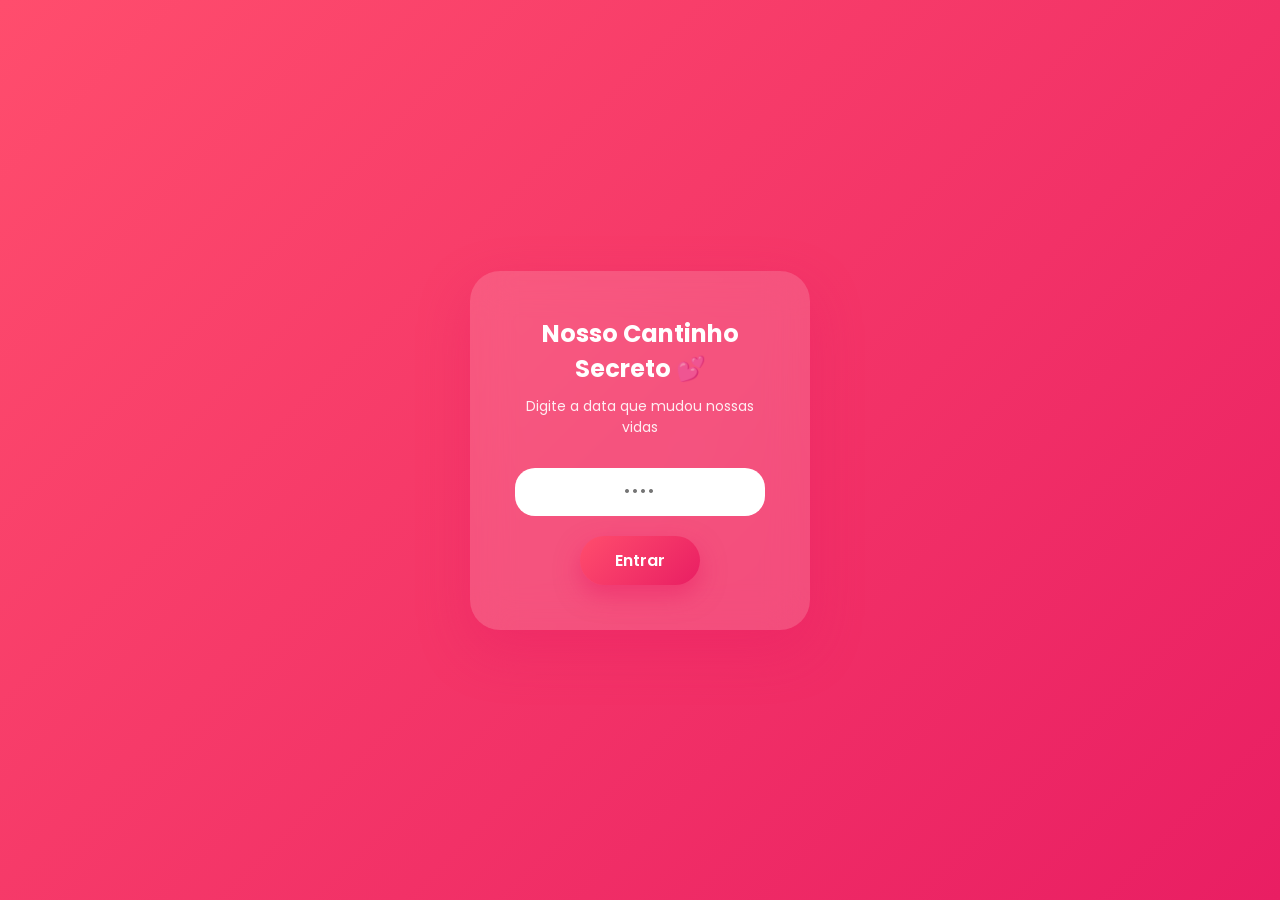
==== index.html @ a5e84b06 "Estrutura pronta para GitHub Pages 💖" ====
<!DOCTYPE html>
<html lang="pt-BR">
<head>
  <meta charset="UTF-8">
  <meta name="viewport" content="width=device-width, initial-scale=1.0">
  <title>Nosso Cantinho 💖</title>

  <!-- Fonte elegante -->
  <link href="https://fonts.googleapis.com/css2?family=Poppins:wght@300;500;700&display=swap" rel="stylesheet">

  <style>
    * {
      margin: 0;
      padding: 0;
      box-sizing: border-box;
      font-family: 'Poppins', sans-serif;
    }

    body {
      height: 100vh;
      background: linear-gradient(-45deg, #fff0f6, #f8bbd0, #e91e63, #ff4d6d);
      background-size: 300% 300%;
      animation: gradientMove 12s ease infinite;
      display: flex;
      align-items: center;
      justify-content: center;
      overflow: hidden;
      position: relative;
    }

    @keyframes gradientMove {
      0% { background-position: 0% 50%; }
      50% { background-position: 100% 50%; }
      100% { background-position: 0% 50%; }
    }

    /* Modal */
    .modal {
      background: rgba(255, 255, 255, 0.15);
      backdrop-filter: blur(20px);
      padding: 45px;
      border-radius: 30px;
      box-shadow: 0 20px 50px rgba(233, 30, 99, 0.4);
      text-align: center;
      width: 340px;
      color: white;
      animation: fadeIn 1.2s ease forwards;
      z-index: 10;
    }

    @keyframes fadeIn {
      from {
        opacity: 0;
        transform: translateY(20px) scale(0.95);
      }
      to {
        opacity: 1;
        transform: translateY(0) scale(1);
      }
    }

    .modal h2 {
      font-weight: 700;
      margin-bottom: 10px;
    }

    .modal p {
      font-size: 14px;
      opacity: 0.9;
      margin-bottom: 20px;
    }

    .modal input {
      width: 100%;
      padding: 14px;
      border-radius: 20px;
      border: none;
      margin-top: 10px;
      font-weight: 600;
      outline: none;
      text-align: center;
      letter-spacing: 2px;
    }

    .modal button {
      margin-top: 20px;
      padding: 12px 35px;
      font-size: 1rem;
      background: linear-gradient(135deg, #ff4d6d, #e91e63);
      border: none;
      border-radius: 30px;
      color: white;
      cursor: pointer;
      font-weight: 600;
      transition: all 0.4s ease;
      box-shadow: 0 10px 25px rgba(233, 30, 99, 0.5);
    }

    .modal button:hover {
      transform: translateY(-3px);
      box-shadow: 0 15px 35px rgba(233, 30, 99, 0.7);
    }

    .error {
      margin-top: 10px;
      font-size: 13px;
      color: #ffe6e6;
      display: none;
    }

    /* Corações flutuando */
    .heart {
      position: absolute;
      font-size: 20px;
      animation: floatUp linear infinite;
      opacity: 0.3;
    }

    @keyframes floatUp {
      from {
        transform: translateY(100vh);
      }
      to {
        transform: translateY(-10vh);
      }
    }
  </style>
</head>

<body>

  <div class="modal">
    <h2>Nosso Cantinho Secreto 💕</h2>
    <p>Digite a data que mudou nossas vidas</p>

    <input type="password" id="senhaInput" placeholder="••••">
    <button onclick="verificarSenha()">Entrar</button>
    <div class="error" id="erroMsg">Senha incorreta 💔</div>
  </div>

  <script>
    const senhaCorreta = atob("MDcwNA=="); // 0704

    function verificarSenha() {
      const senhaDigitada = document.getElementById("senhaInput").value;
      const erro = document.getElementById("erroMsg");

      if (senhaDigitada === senhaCorreta) {
        window.location.href = "amor.html";
      } else {
        erro.style.display = "block";
        document.getElementById("senhaInput").value = "";
      }
    }

    // Permitir Enter
    document.getElementById("senhaInput").addEventListener("keypress", function(e) {
      if (e.key === "Enter") {
        verificarSenha();
      }
    });

    // Criar corações animados
    function criarCoracao() {
      const heart = document.createElement("div");
      heart.classList.add("heart");
      heart.innerHTML = "💖";
      heart.style.left = Math.random() * 100 + "vw";
      heart.style.animationDuration = (Math.random() * 5 + 5) + "s";
      document.body.appendChild(heart);

      setTimeout(() => {
        heart.remove();
      }, 10000);
    }

    setInterval(criarCoracao, 800);
  </script>

</body>
</html>
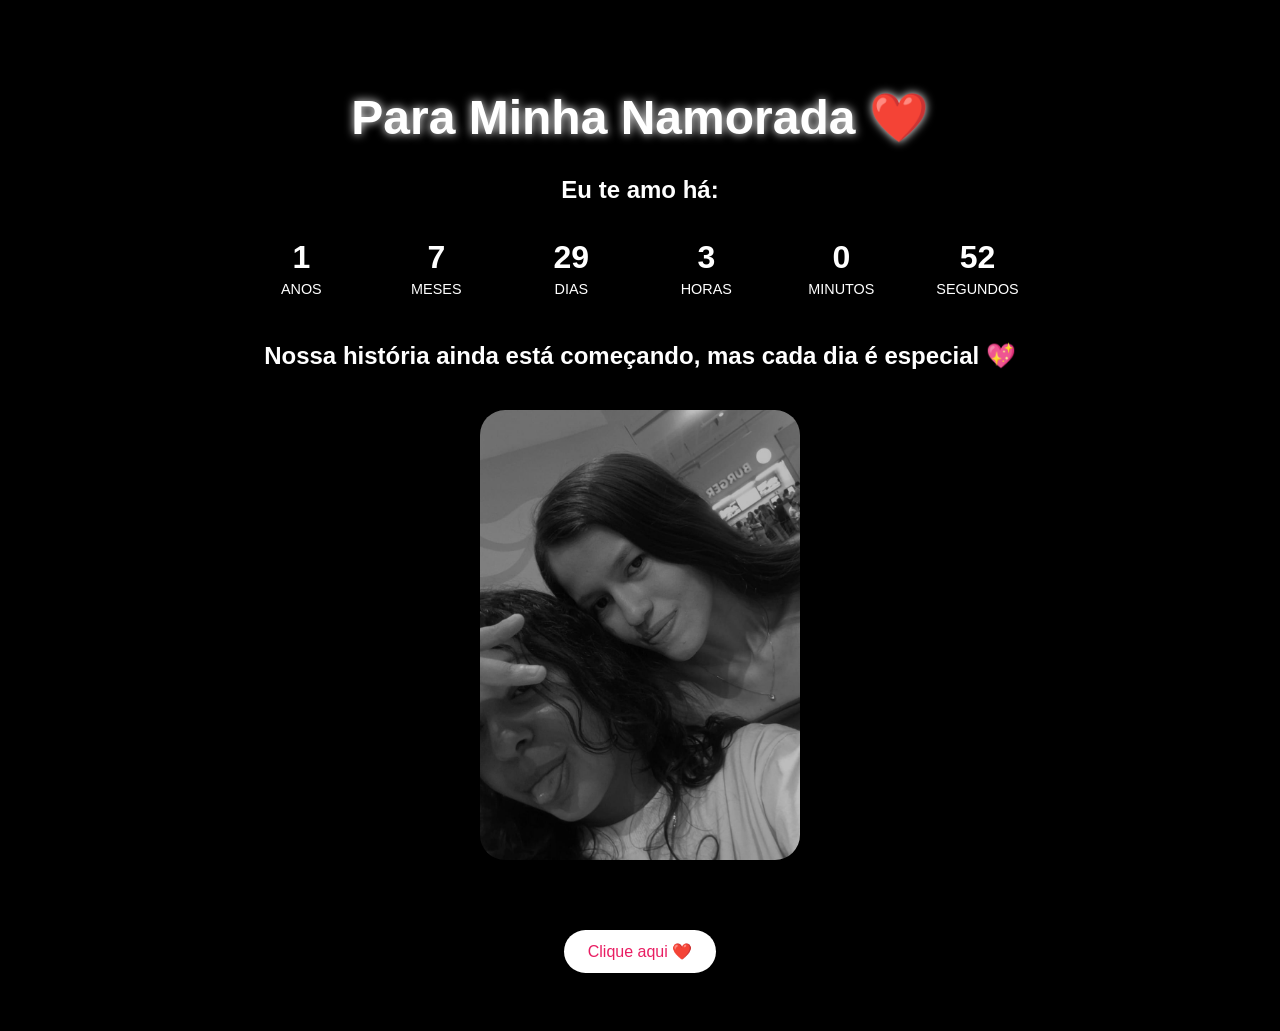
==== commit c5c21d21: "Adicionando menu de navegação" ====
--- a/index.html
+++ b/index.html
@@ -1,181 +1,268 @@
 <!DOCTYPE html>
 <html lang="pt-BR">
 <head>
-  <meta charset="UTF-8">
-  <meta name="viewport" content="width=device-width, initial-scale=1.0">
-  <title>Nosso Cantinho 💖</title>
-
-  <!-- Fonte elegante -->
-  <link href="https://fonts.googleapis.com/css2?family=Poppins:wght@300;500;700&display=swap" rel="stylesheet">
-
-  <style>
-    * {
-      margin: 0;
-      padding: 0;
-      box-sizing: border-box;
-      font-family: 'Poppins', sans-serif;
-    }
-
-    body {
-      height: 100vh;
-      background: linear-gradient(-45deg, #fff0f6, #f8bbd0, #e91e63, #ff4d6d);
-      background-size: 300% 300%;
-      animation: gradientMove 12s ease infinite;
-      display: flex;
-      align-items: center;
-      justify-content: center;
-      overflow: hidden;
-      position: relative;
-    }
-
-    @keyframes gradientMove {
-      0% { background-position: 0% 50%; }
-      50% { background-position: 100% 50%; }
-      100% { background-position: 0% 50%; }
-    }
-
-    /* Modal */
-    .modal {
-      background: rgba(255, 255, 255, 0.15);
-      backdrop-filter: blur(20px);
-      padding: 45px;
-      border-radius: 30px;
-      box-shadow: 0 20px 50px rgba(233, 30, 99, 0.4);
-      text-align: center;
-      width: 340px;
-      color: white;
-      animation: fadeIn 1.2s ease forwards;
-      z-index: 10;
-    }
-
-    @keyframes fadeIn {
-      from {
-        opacity: 0;
-        transform: translateY(20px) scale(0.95);
-      }
-      to {
-        opacity: 1;
-        transform: translateY(0) scale(1);
-      }
-    }
-
-    .modal h2 {
-      font-weight: 700;
-      margin-bottom: 10px;
-    }
-
-    .modal p {
-      font-size: 14px;
-      opacity: 0.9;
-      margin-bottom: 20px;
-    }
-
-    .modal input {
-      width: 100%;
-      padding: 14px;
-      border-radius: 20px;
-      border: none;
-      margin-top: 10px;
-      font-weight: 600;
-      outline: none;
-      text-align: center;
-      letter-spacing: 2px;
-    }
-
-    .modal button {
-      margin-top: 20px;
-      padding: 12px 35px;
-      font-size: 1rem;
-      background: linear-gradient(135deg, #ff4d6d, #e91e63);
-      border: none;
-      border-radius: 30px;
-      color: white;
-      cursor: pointer;
-      font-weight: 600;
-      transition: all 0.4s ease;
-      box-shadow: 0 10px 25px rgba(233, 30, 99, 0.5);
-    }
-
-    .modal button:hover {
-      transform: translateY(-3px);
-      box-shadow: 0 15px 35px rgba(233, 30, 99, 0.7);
-    }
-
-    .error {
-      margin-top: 10px;
-      font-size: 13px;
-      color: #ffe6e6;
-      display: none;
-    }
-
-    /* Corações flutuando */
-    .heart {
-      position: absolute;
-      font-size: 20px;
-      animation: floatUp linear infinite;
-      opacity: 0.3;
-    }
-
-    @keyframes floatUp {
-      from {
-        transform: translateY(100vh);
-      }
-      to {
-        transform: translateY(-10vh);
-      }
-    }
-  </style>
+<meta charset="UTF-8" />
+<meta name="viewport" content="width=device-width, initial-scale=1" />
+<title>Para Minha Namorada ❤️</title>
+
+<style>
+body {
+  font-family: "Segoe UI", Tahoma, Geneva, Verdana, sans-serif;
+  background: #000;
+  color: white;
+  text-align: center;
+  padding: 50px 20px;
+}
+
+h1 {
+  font-size: 3rem;
+  margin-bottom: 20px;
+  text-shadow: 0 0 10px #fff;
+}
+
+.tempo-amor { margin: 30px auto; }
+
+.unidades {
+  display: flex;
+  gap: 15px;
+  justify-content: center;
+  flex-wrap: wrap;
+}
+
+.unidade {
+  background: rgba(0,0,0,0.7);
+  padding: 15px 20px;
+  border-radius: 10px;
+  min-width: 80px;
+}
+
+.unidade span {
+  display: block;
+  font-size: 2rem;
+  font-weight: bold;
+}
+
+.unidade label {
+  font-size: 0.9rem;
+  text-transform: uppercase;
+  margin-top: 5px;
+  display: block;
+}
+
+p {
+  font-size: 1.3rem;
+  max-width: 600px;
+  margin: 20px auto;
+  line-height: 1.6;
+}
+
+button {
+  margin-top: 30px;
+  padding: 12px 24px;
+  font-size: 1rem;
+  background: #fff;
+  color: #e91e63;
+  border: none;
+  border-radius: 25px;
+  cursor: pointer;
+}
+
+button:hover { background: #ffe6ec; }
+
+#surpresa {
+  display: none;
+  margin-top: 30px;
+  font-size: 1.2rem;
+  animation: fadeIn 1s ease forwards;
+}
+
+@keyframes fadeIn {
+  from { opacity: 0; transform: translateY(10px); }
+  to { opacity: 1; transform: translateY(0); }
+}
+
+.slideshow-container {
+  width: 320px;
+  height: 450px;
+  margin: 40px auto;
+  overflow: hidden;
+  border-radius: 25px;
+}
+
+.slide {
+  display: none;
+  width: 100%;
+  height: 100%;
+}
+
+.slide img {
+  width: 100%;
+  height: 100%;
+  object-fit: cover;
+}
+
+.heart {
+  position: fixed;
+  top: -30px;
+  width: 20px;
+  height: 20px;
+  background: #e91e63;
+  transform: rotate(45deg);
+  animation: fall linear infinite;
+}
+
+.heart::before,
+.heart::after {
+  content: "";
+  position: absolute;
+  width: 20px;
+  height: 20px;
+  background: #e91e63;
+  border-radius: 50%;
+}
+
+.heart::before { top: -10px; left: 0; }
+.heart::after { left: -10px; top: 0; }
+
+@keyframes fall {
+  to { transform: translateY(100vh) rotate(45deg); }
+}
+</style>
 </head>
 
 <body>
 
-  <div class="modal">
-    <h2>Nosso Cantinho Secreto 💕</h2>
-    <p>Digite a data que mudou nossas vidas</p>
-
-    <input type="password" id="senhaInput" placeholder="••••">
-    <button onclick="verificarSenha()">Entrar</button>
-    <div class="error" id="erroMsg">Senha incorreta 💔</div>
+<h1>Para Minha Namorada ❤️</h1>
+
+<div class="tempo-amor">
+  <h2>Eu te amo há:</h2>
+  <div class="unidades">
+
+    <div class="unidade">
+      <span id="anos">0</span>
+      <label>Anos</label>
+    </div>
+
+    <div class="unidade">
+      <span id="meses">0</span>
+      <label>Meses</label>
+    </div>
+
+    <div class="unidade">
+      <span id="dias">0</span>
+      <label>Dias</label>
+    </div>
+
+    <div class="unidade">
+      <span id="horas">0</span>
+      <label>Horas</label>
+    </div>
+
+    <div class="unidade">
+      <span id="minutos">0</span>
+      <label>Minutos</label>
+    </div>
+
+    <div class="unidade">
+      <span id="segundos">0</span>
+      <label>Segundos</label>
+    </div>
+
   </div>
-
-  <script>
-    const senhaCorreta = atob("MDcwNA=="); // 0704
-
-    function verificarSenha() {
-      const senhaDigitada = document.getElementById("senhaInput").value;
-      const erro = document.getElementById("erroMsg");
-
-      if (senhaDigitada === senhaCorreta) {
-        window.location.href = "amor.html";
-      } else {
-        erro.style.display = "block";
-        document.getElementById("senhaInput").value = "";
-      }
-    }
-
-    // Permitir Enter
-    document.getElementById("senhaInput").addEventListener("keypress", function(e) {
-      if (e.key === "Enter") {
-        verificarSenha();
-      }
-    });
-
-    // Criar corações animados
-    function criarCoracao() {
-      const heart = document.createElement("div");
-      heart.classList.add("heart");
-      heart.innerHTML = "💖";
-      heart.style.left = Math.random() * 100 + "vw";
-      heart.style.animationDuration = (Math.random() * 5 + 5) + "s";
-      document.body.appendChild(heart);
-
-      setTimeout(() => {
-        heart.remove();
-      }, 10000);
-    }
-
-    setInterval(criarCoracao, 800);
-  </script>
+</div>
+
+<h2>Nossa história ainda está começando, mas cada dia é especial 💖</h2>
+
+<audio id="musica" loop>
+  <source src="assets/audio/Djavan-Um=Amor-Puro-(Áudio-Oficial).mp3" type="audio/mpeg">
+</audio>
+
+<div class="slideshow-container">
+  <div class="slide"><img src="assets/images/foto.jpg"></div>
+  <div class="slide"><img src="assets/images/foto2.jpg"></div>
+  <div class="slide"><img src="assets/images/foto3.jpg"></div>
+  <div class="slide"><img src="assets/images/foto_4.jpg.jpeg"></div>
+  <div class="slide"><img src="assets/images/foto_8.jpg.jpeg"></div>
+  <div class="slide"><img src="assets/images/foto_12.jpg.jpeg"></div>
+</div>
+
+<button onclick="mostrarSurpresa()">Clique aqui ❤️</button>
+
+<div id="surpresa">
+  Eu te amo mil milhões ❤️💖
+</div>
+
+<script>
+
+function atualizarContador() {
+  const inicio = new Date(2025, 3, 7, 0, 0, 0);
+  const agora = new Date();
+
+  if (agora < inicio) return;
+
+  let anos = agora.getFullYear() - inicio.getFullYear();
+  let meses = agora.getMonth() - inicio.getMonth();
+  let dias = agora.getDate() - inicio.getDate();
+
+  if (dias < 0) {
+    meses--;
+    const ultimoMes = new Date(agora.getFullYear(), agora.getMonth(), 0);
+    dias += ultimoMes.getDate();
+  }
+
+  if (meses < 0) {
+    anos--;
+    meses += 12;
+  }
+
+  const diffMs = agora - inicio;
+  const horas = Math.floor(diffMs / (1000 * 60 * 60)) % 24;
+  const minutos = Math.floor(diffMs / (1000 * 60)) % 60;
+  const segundos = Math.floor(diffMs / 1000) % 60;
+
+  document.getElementById("anos").innerText = anos;
+  document.getElementById("meses").innerText = meses;
+  document.getElementById("dias").innerText = dias;
+  document.getElementById("horas").innerText = horas;
+  document.getElementById("minutos").innerText = minutos;
+  document.getElementById("segundos").innerText = segundos;
+}
+
+function mostrarSurpresa() {
+  document.getElementById("surpresa").style.display = "block";
+  const audio = document.getElementById("musica");
+  audio.play();
+}
+
+function createHeart() {
+  const heart = document.createElement("div");
+  heart.className = "heart";
+  heart.style.left = Math.random() * 100 + "vw";
+  heart.style.animationDuration = Math.random() * 3 + 2 + "s";
+  document.body.appendChild(heart);
+  setTimeout(() => heart.remove(), 5000);
+}
+
+setInterval(createHeart, 300);
+setInterval(atualizarContador, 1000);
+atualizarContador();
+
+let slideIndex = 0;
+
+function showSlides() {
+  const slides = document.getElementsByClassName("slide");
+  for (let i = 0; i < slides.length; i++) {
+    slides[i].style.display = "none";
+  }
+  slideIndex++;
+  if (slideIndex > slides.length) slideIndex = 1;
+  slides[slideIndex - 1].style.display = "block";
+  setTimeout(showSlides, 3000);
+}
+
+showSlides();
+
+</script>
 
 </body>
 </html>
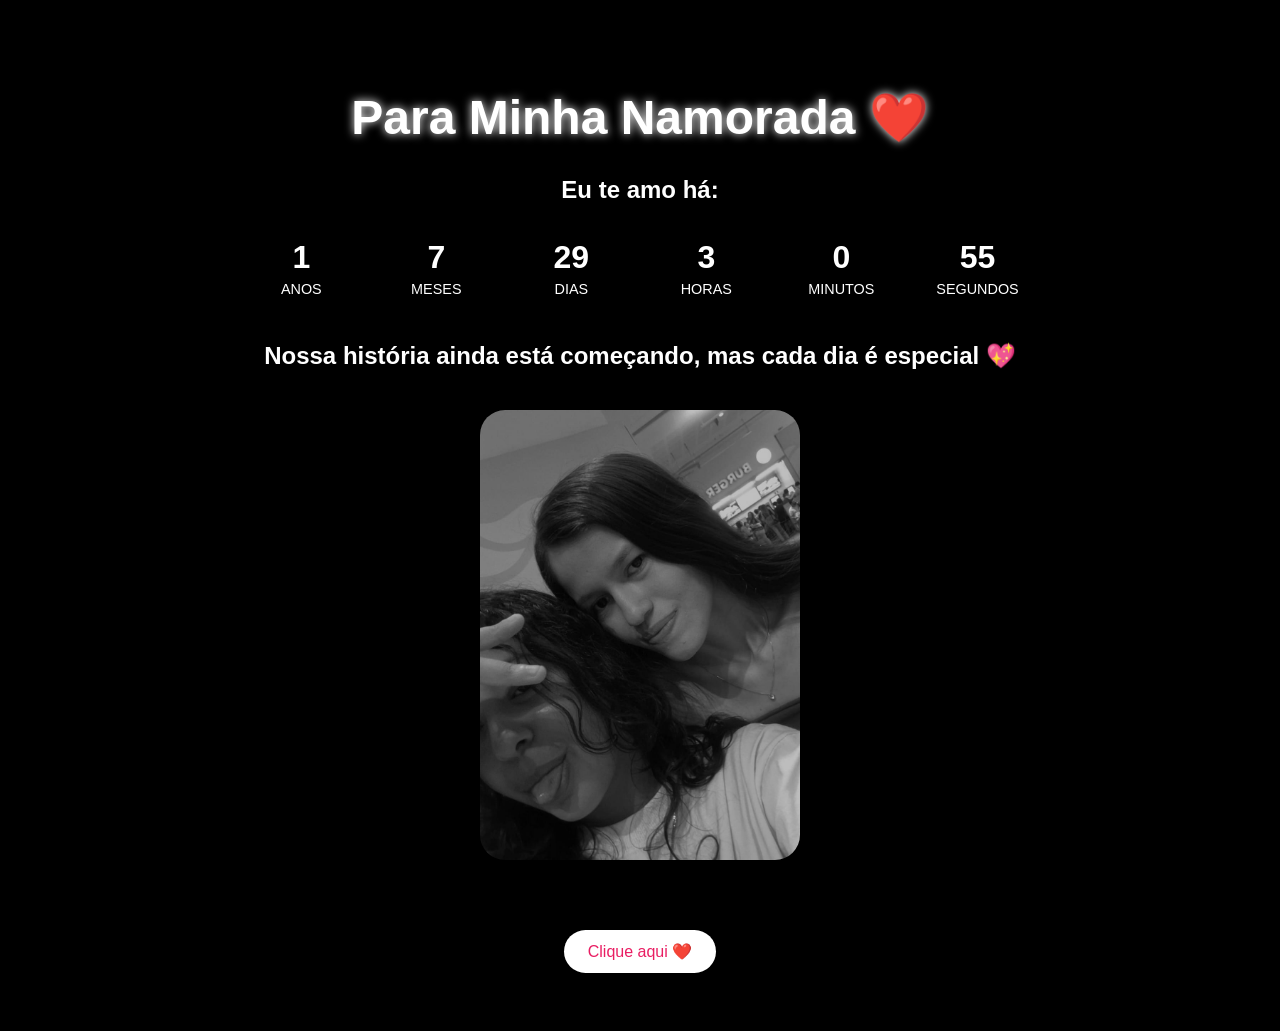
==== commit c385fed6: "Atualizados os pequenos detalhes" ====
--- a/index.html
+++ b/index.html
@@ -189,7 +189,7 @@
 <button onclick="mostrarSurpresa()">Clique aqui ❤️</button>
 
 <div id="surpresa">
-  Eu te amo mil milhões ❤️💖
+  Meu amor, Você tem ideia do quanto mudou minha vida desde que chegou? É como se tudo tivesse feito sentido de repente. Seu riso virou meu som favorito, seu abraço, meu lugar preferido. Seu jeitinho de falar comigo, de cuidar de mim, de me olhar... virou tudo o que eu preciso pra estar bem. Tem dias que eu paro e penso: “Caramba... será mesmo que tudo isso é real?" Porque meu amor, isso é tão novo pra mim, nunca ninguém me amou da forma que você me ama, que você cuida de mim. O que eu sinto por você amor, é um amor tão sincero, tão intenso e verdadeiro, nunca amor, vou fazer você ficar com dúvidas do que sinto por você. Não existe palavras suficientes para descrever o quanto eu amo você, por isso que tudo se resume na frase: EU TE AMO. Agora a minha vida tem uma nova história, um novo capítulo que é ao seu lado e meu amor, pode ter certeza que a nossa história tem começo, meio e nunca terá um fim. A cada dia que passa, eu vou te amando cada vez mais e é com você, ao seu lado que eu quero passar o resto da minha vida<br /> Eu te amo meu amor ❤️ Eu te amo mil milhões ❤️ 💖
 </div>
 
 <script>
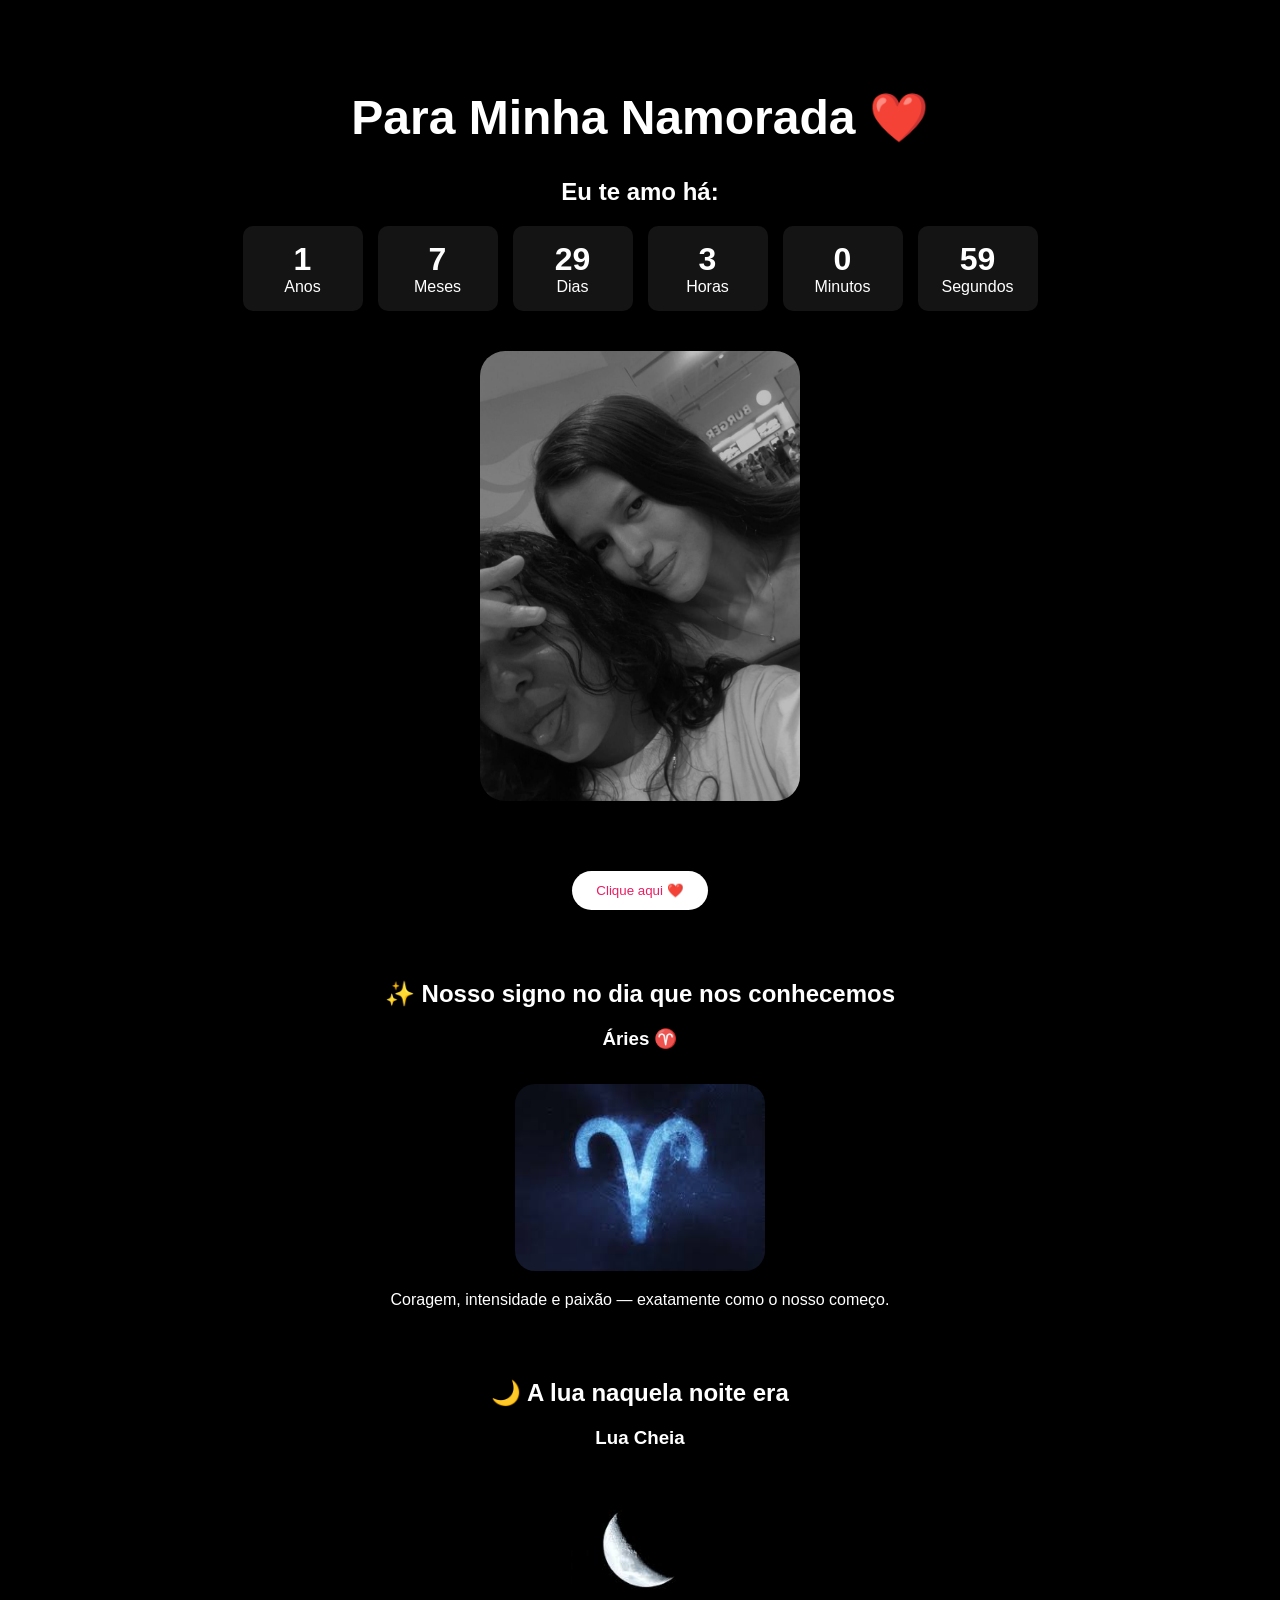
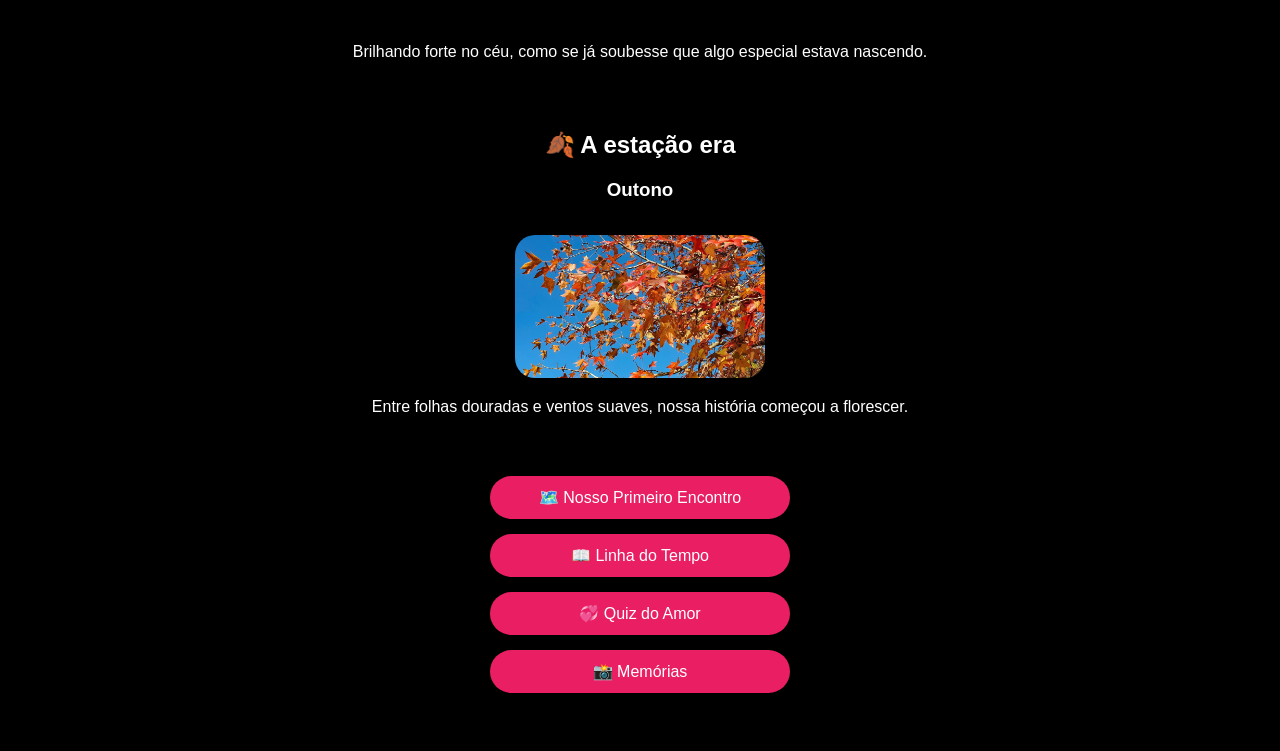
==== commit bd768ba9: "Substituindo arquivo amor.html por amor2.html com melhorias na estrutura e estilo" ====
--- a/index.html
+++ b/index.html
@@ -1,131 +1,91 @@
 <!DOCTYPE html>
 <html lang="pt-BR">
 <head>
-<meta charset="UTF-8" />
-<meta name="viewport" content="width=device-width, initial-scale=1" />
+<meta charset="UTF-8">
+<meta name="viewport" content="width=device-width, initial-scale=1">
 <title>Para Minha Namorada ❤️</title>
 
 <style>
 body {
   font-family: "Segoe UI", Tahoma, Geneva, Verdana, sans-serif;
-  background: #000;
-  color: white;
-  text-align: center;
-  padding: 50px 20px;
-}
-
-h1 {
-  font-size: 3rem;
-  margin-bottom: 20px;
-  text-shadow: 0 0 10px #fff;
-}
-
-.tempo-amor { margin: 30px auto; }
+  background:#000;
+  color:white;
+  text-align:center;
+  padding:50px 20px;
+}
+
+h1 { font-size:3rem; }
 
 .unidades {
-  display: flex;
-  gap: 15px;
-  justify-content: center;
-  flex-wrap: wrap;
+  display:flex;
+  gap:15px;
+  justify-content:center;
+  flex-wrap:wrap;
 }
 
 .unidade {
-  background: rgba(0,0,0,0.7);
-  padding: 15px 20px;
-  border-radius: 10px;
-  min-width: 80px;
+  background:rgba(255,255,255,0.08);
+  padding:15px 20px;
+  border-radius:10px;
+  min-width:80px;
 }
 
 .unidade span {
-  display: block;
-  font-size: 2rem;
-  font-weight: bold;
-}
-
-.unidade label {
-  font-size: 0.9rem;
-  text-transform: uppercase;
-  margin-top: 5px;
-  display: block;
-}
-
-p {
-  font-size: 1.3rem;
-  max-width: 600px;
-  margin: 20px auto;
-  line-height: 1.6;
-}
+  font-size:2rem;
+  font-weight:bold;
+  display:block;
+}
+
+.slideshow-container {
+  width:320px;
+  height:450px;
+  margin:40px auto;
+  overflow:hidden;
+  border-radius:25px;
+}
+
+.slide { display:none; width:100%; height:100%; }
+.slide img { width:100%; height:100%; object-fit:cover; }
 
 button {
-  margin-top: 30px;
-  padding: 12px 24px;
-  font-size: 1rem;
-  background: #fff;
-  color: #e91e63;
-  border: none;
-  border-radius: 25px;
-  cursor: pointer;
-}
-
-button:hover { background: #ffe6ec; }
-
-#surpresa {
-  display: none;
-  margin-top: 30px;
-  font-size: 1.2rem;
-  animation: fadeIn 1s ease forwards;
-}
-
-@keyframes fadeIn {
-  from { opacity: 0; transform: translateY(10px); }
-  to { opacity: 1; transform: translateY(0); }
-}
-
-.slideshow-container {
-  width: 320px;
-  height: 450px;
-  margin: 40px auto;
-  overflow: hidden;
-  border-radius: 25px;
-}
-
-.slide {
-  display: none;
-  width: 100%;
-  height: 100%;
-}
-
-.slide img {
-  width: 100%;
-  height: 100%;
-  object-fit: cover;
-}
-
-.heart {
-  position: fixed;
-  top: -30px;
-  width: 20px;
-  height: 20px;
-  background: #e91e63;
-  transform: rotate(45deg);
-  animation: fall linear infinite;
-}
-
-.heart::before,
-.heart::after {
-  content: "";
-  position: absolute;
-  width: 20px;
-  height: 20px;
-  background: #e91e63;
-  border-radius: 50%;
-}
-
-.heart::before { top: -10px; left: 0; }
-.heart::after { left: -10px; top: 0; }
-
-@keyframes fall {
-  to { transform: translateY(100vh) rotate(45deg); }
+  margin-top:30px;
+  padding:12px 24px;
+  background:white;
+  color:#e91e63;
+  border:none;
+  border-radius:25px;
+  cursor:pointer;
+}
+
+#surpresa { display:none; margin-top:30px; }
+
+.menu {
+  margin-top:60px;
+  display:flex;
+  flex-direction:column;
+  gap:15px;
+  max-width:300px;
+  margin-left:auto;
+  margin-right:auto;
+}
+
+.menu a {
+  padding:12px;
+  background:#e91e63;
+  color:white;
+  border-radius:25px;
+  text-decoration:none;
+}
+
+/* Seção especial */
+.section {
+  margin-top:70px;
+}
+
+.section img {
+  width:250px;
+  margin-top:15px;
+  border-radius:20px;
 }
 </style>
 </head>
@@ -134,44 +94,16 @@
 
 <h1>Para Minha Namorada ❤️</h1>
 
-<div class="tempo-amor">
-  <h2>Eu te amo há:</h2>
-  <div class="unidades">
-
-    <div class="unidade">
-      <span id="anos">0</span>
-      <label>Anos</label>
-    </div>
-
-    <div class="unidade">
-      <span id="meses">0</span>
-      <label>Meses</label>
-    </div>
-
-    <div class="unidade">
-      <span id="dias">0</span>
-      <label>Dias</label>
-    </div>
-
-    <div class="unidade">
-      <span id="horas">0</span>
-      <label>Horas</label>
-    </div>
-
-    <div class="unidade">
-      <span id="minutos">0</span>
-      <label>Minutos</label>
-    </div>
-
-    <div class="unidade">
-      <span id="segundos">0</span>
-      <label>Segundos</label>
-    </div>
-
-  </div>
-</div>
-
-<h2>Nossa história ainda está começando, mas cada dia é especial 💖</h2>
+<h2>Eu te amo há:</h2>
+
+<div class="unidades">
+  <div class="unidade"><span id="anos">0</span><label>Anos</label></div>
+  <div class="unidade"><span id="meses">0</span><label>Meses</label></div>
+  <div class="unidade"><span id="dias">0</span><label>Dias</label></div>
+  <div class="unidade"><span id="horas">0</span><label>Horas</label></div>
+  <div class="unidade"><span id="minutos">0</span><label>Minutos</label></div>
+  <div class="unidade"><span id="segundos">0</span><label>Segundos</label></div>
+</div>
 
 <audio id="musica" loop>
   <source src="assets/audio/Djavan-Um=Amor-Puro-(Áudio-Oficial).mp3" type="audio/mpeg">
@@ -181,9 +113,6 @@
   <div class="slide"><img src="assets/images/foto.jpg"></div>
   <div class="slide"><img src="assets/images/foto2.jpg"></div>
   <div class="slide"><img src="assets/images/foto3.jpg"></div>
-  <div class="slide"><img src="assets/images/foto_4.jpg.jpeg"></div>
-  <div class="slide"><img src="assets/images/foto_8.jpg.jpeg"></div>
-  <div class="slide"><img src="assets/images/foto_12.jpg.jpeg"></div>
 </div>
 
 <button onclick="mostrarSurpresa()">Clique aqui ❤️</button>
@@ -192,13 +121,41 @@
   Meu amor, Você tem ideia do quanto mudou minha vida desde que chegou? É como se tudo tivesse feito sentido de repente. Seu riso virou meu som favorito, seu abraço, meu lugar preferido. Seu jeitinho de falar comigo, de cuidar de mim, de me olhar... virou tudo o que eu preciso pra estar bem. Tem dias que eu paro e penso: “Caramba... será mesmo que tudo isso é real?" Porque meu amor, isso é tão novo pra mim, nunca ninguém me amou da forma que você me ama, que você cuida de mim. O que eu sinto por você amor, é um amor tão sincero, tão intenso e verdadeiro, nunca amor, vou fazer você ficar com dúvidas do que sinto por você. Não existe palavras suficientes para descrever o quanto eu amo você, por isso que tudo se resume na frase: EU TE AMO. Agora a minha vida tem uma nova história, um novo capítulo que é ao seu lado e meu amor, pode ter certeza que a nossa história tem começo, meio e nunca terá um fim. A cada dia que passa, eu vou te amando cada vez mais e é com você, ao seu lado que eu quero passar o resto da minha vida<br /> Eu te amo meu amor ❤️ Eu te amo mil milhões ❤️ 💖
 </div>
 
+<!-- SIGNO -->
+<div class="section">
+  <h2>✨ Nosso signo no dia que nos conhecemos</h2>
+  <h3>Áries ♈</h3>
+  <img src="aries.jpg" alt="Signo Áries">
+  <p>Coragem, intensidade e paixão — exatamente como o nosso começo.</p>
+</div>
+
+<!-- LUA -->
+<div class="section">
+  <h2>🌙 A lua naquela noite era</h2>
+  <h3>Lua Cheia</h3>
+  <img src="lua.jpg" alt="Lua Cheia">
+  <p>Brilhando forte no céu, como se já soubesse que algo especial estava nascendo.</p>
+</div>
+
+<!-- ESTAÇÃO -->
+<div class="section">
+  <h2>🍂 A estação era</h2>
+  <h3>Outono</h3>
+  <img src="outono2003-scaled.jpg" alt="Outono">
+  <p>Entre folhas douradas e ventos suaves, nossa história começou a florescer.</p>
+</div>
+
+<div class="menu">
+  <a href="pages/mapa.html">🗺️ Nosso Primeiro Encontro</a>
+  <a href="pages/timeline.html">📖 Linha do Tempo</a>
+  <a href="pages/quiz.html">💞 Quiz do Amor</a>
+  <a href="pages/memoria.html">📸 Memórias</a>
+</div>
+
 <script>
-
 function atualizarContador() {
-  const inicio = new Date(2025, 3, 7, 0, 0, 0);
+  const inicio = new Date(2025,3,7);
   const agora = new Date();
-
-  if (agora < inicio) return;
 
   let anos = agora.getFullYear() - inicio.getFullYear();
   let meses = agora.getMonth() - inicio.getMonth();
@@ -215,10 +172,10 @@
     meses += 12;
   }
 
-  const diffMs = agora - inicio;
-  const horas = Math.floor(diffMs / (1000 * 60 * 60)) % 24;
-  const minutos = Math.floor(diffMs / (1000 * 60)) % 60;
-  const segundos = Math.floor(diffMs / 1000) % 60;
+  const diff = agora - inicio;
+  const horas = Math.floor(diff / (1000*60*60)) % 24;
+  const minutos = Math.floor(diff / (1000*60)) % 60;
+  const segundos = Math.floor(diff / 1000) % 60;
 
   document.getElementById("anos").innerText = anos;
   document.getElementById("meses").innerText = meses;
@@ -229,39 +186,23 @@
 }
 
 function mostrarSurpresa() {
-  document.getElementById("surpresa").style.display = "block";
-  const audio = document.getElementById("musica");
-  audio.play();
-}
-
-function createHeart() {
-  const heart = document.createElement("div");
-  heart.className = "heart";
-  heart.style.left = Math.random() * 100 + "vw";
-  heart.style.animationDuration = Math.random() * 3 + 2 + "s";
-  document.body.appendChild(heart);
-  setTimeout(() => heart.remove(), 5000);
-}
-
-setInterval(createHeart, 300);
-setInterval(atualizarContador, 1000);
+  document.getElementById("surpresa").style.display="block";
+  document.getElementById("musica").play();
+}
+
+setInterval(atualizarContador,1000);
 atualizarContador();
 
-let slideIndex = 0;
-
-function showSlides() {
-  const slides = document.getElementsByClassName("slide");
-  for (let i = 0; i < slides.length; i++) {
-    slides[i].style.display = "none";
-  }
+let slideIndex=0;
+function showSlides(){
+  const slides=document.getElementsByClassName("slide");
+  for(let i=0;i<slides.length;i++){slides[i].style.display="none";}
   slideIndex++;
-  if (slideIndex > slides.length) slideIndex = 1;
-  slides[slideIndex - 1].style.display = "block";
-  setTimeout(showSlides, 3000);
-}
-
+  if(slideIndex>slides.length) slideIndex=1;
+  slides[slideIndex-1].style.display="block";
+  setTimeout(showSlides,3000);
+}
 showSlides();
-
 </script>
 
 </body>
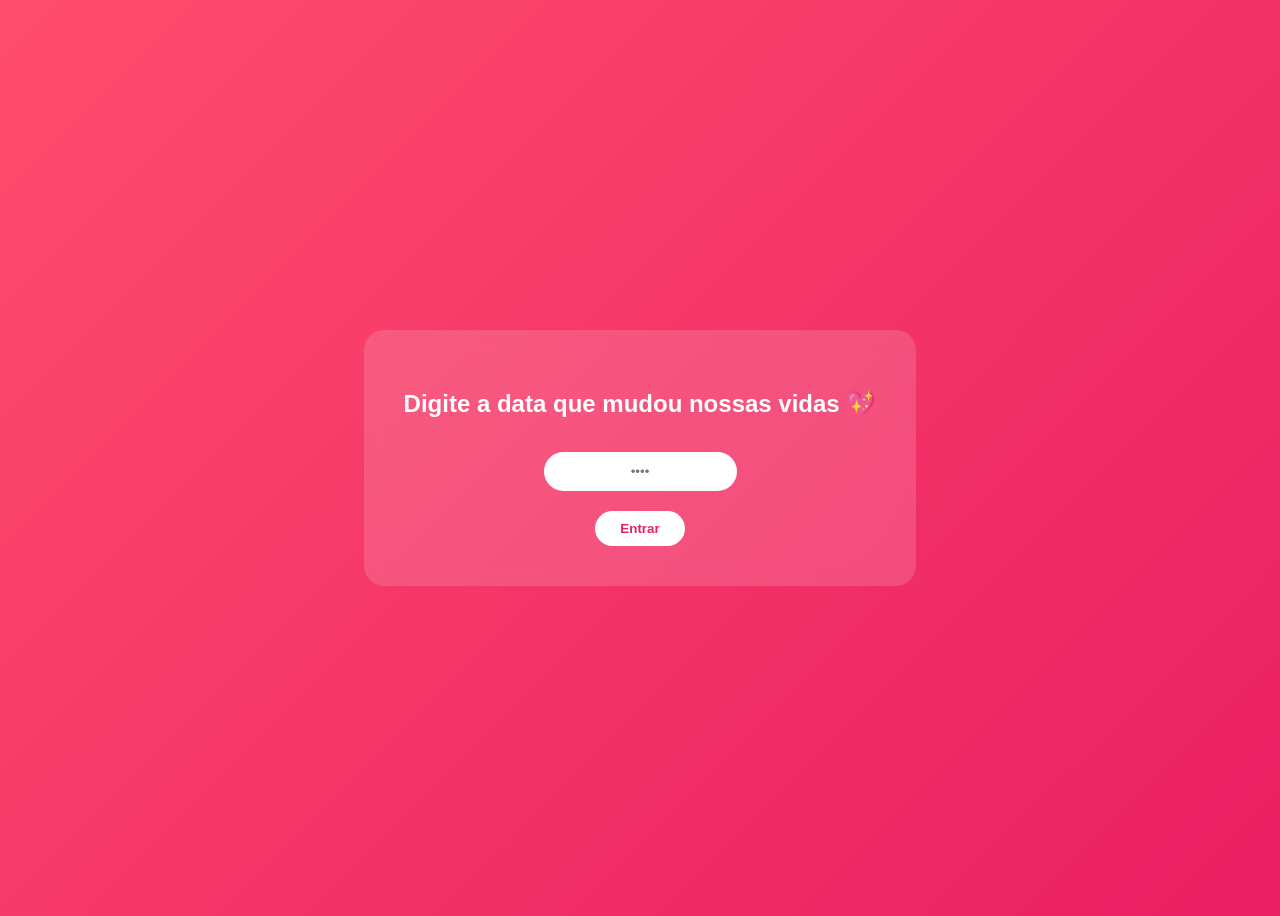
==== commit a3870df4: "Corrigindo index com sistema de senha" ====
--- a/index.html
+++ b/index.html
@@ -3,206 +3,75 @@
 <head>
 <meta charset="UTF-8">
 <meta name="viewport" content="width=device-width, initial-scale=1">
-<title>Para Minha Namorada ❤️</title>
+<title>Nosso Cantinho Secreto 💕</title>
 
 <style>
-body {
-  font-family: "Segoe UI", Tahoma, Geneva, Verdana, sans-serif;
-  background:#000;
+body{
+  height:100vh;
+  display:flex;
+  align-items:center;
+  justify-content:center;
+  background:linear-gradient(135deg,#ff4d6d,#e91e63);
+  font-family:Arial, sans-serif;
   color:white;
-  text-align:center;
-  padding:50px 20px;
 }
 
-h1 { font-size:3rem; }
-
-.unidades {
-  display:flex;
-  gap:15px;
-  justify-content:center;
-  flex-wrap:wrap;
+.login-box{
+  background:rgba(255,255,255,0.15);
+  padding:40px;
+  border-radius:20px;
+  text-align:center;
+  backdrop-filter:blur(10px);
 }
 
-.unidade {
-  background:rgba(255,255,255,0.08);
-  padding:15px 20px;
-  border-radius:10px;
-  min-width:80px;
+input{
+  padding:12px;
+  border:none;
+  border-radius:20px;
+  margin-top:15px;
+  text-align:center;
 }
 
-.unidade span {
-  font-size:2rem;
+button{
+  margin-top:20px;
+  padding:10px 25px;
+  border:none;
+  border-radius:20px;
+  background:white;
+  color:#e91e63;
+  cursor:pointer;
   font-weight:bold;
-  display:block;
 }
 
-.slideshow-container {
-  width:320px;
-  height:450px;
-  margin:40px auto;
-  overflow:hidden;
-  border-radius:25px;
-}
-
-.slide { display:none; width:100%; height:100%; }
-.slide img { width:100%; height:100%; object-fit:cover; }
-
-button {
-  margin-top:30px;
-  padding:12px 24px;
-  background:white;
-  color:#e91e63;
-  border:none;
-  border-radius:25px;
-  cursor:pointer;
-}
-
-#surpresa { display:none; margin-top:30px; }
-
-.menu {
-  margin-top:60px;
-  display:flex;
-  flex-direction:column;
-  gap:15px;
-  max-width:300px;
-  margin-left:auto;
-  margin-right:auto;
-}
-
-.menu a {
-  padding:12px;
-  background:#e91e63;
-  color:white;
-  border-radius:25px;
-  text-decoration:none;
-}
-
-/* Seção especial */
-.section {
-  margin-top:70px;
-}
-
-.section img {
-  width:250px;
-  margin-top:15px;
-  border-radius:20px;
+.erro{
+  margin-top:10px;
+  display:none;
+  color:#ffe6e6;
 }
 </style>
 </head>
 
 <body>
 
-<h1>Para Minha Namorada ❤️</h1>
-
-<h2>Eu te amo há:</h2>
-
-<div class="unidades">
-  <div class="unidade"><span id="anos">0</span><label>Anos</label></div>
-  <div class="unidade"><span id="meses">0</span><label>Meses</label></div>
-  <div class="unidade"><span id="dias">0</span><label>Dias</label></div>
-  <div class="unidade"><span id="horas">0</span><label>Horas</label></div>
-  <div class="unidade"><span id="minutos">0</span><label>Minutos</label></div>
-  <div class="unidade"><span id="segundos">0</span><label>Segundos</label></div>
-</div>
-
-<audio id="musica" loop>
-  <source src="assets/audio/Djavan-Um=Amor-Puro-(Áudio-Oficial).mp3" type="audio/mpeg">
-</audio>
-
-<div class="slideshow-container">
-  <div class="slide"><img src="assets/images/foto.jpg"></div>
-  <div class="slide"><img src="assets/images/foto2.jpg"></div>
-  <div class="slide"><img src="assets/images/foto3.jpg"></div>
-</div>
-
-<button onclick="mostrarSurpresa()">Clique aqui ❤️</button>
-
-<div id="surpresa">
-  Meu amor, Você tem ideia do quanto mudou minha vida desde que chegou? É como se tudo tivesse feito sentido de repente. Seu riso virou meu som favorito, seu abraço, meu lugar preferido. Seu jeitinho de falar comigo, de cuidar de mim, de me olhar... virou tudo o que eu preciso pra estar bem. Tem dias que eu paro e penso: “Caramba... será mesmo que tudo isso é real?" Porque meu amor, isso é tão novo pra mim, nunca ninguém me amou da forma que você me ama, que você cuida de mim. O que eu sinto por você amor, é um amor tão sincero, tão intenso e verdadeiro, nunca amor, vou fazer você ficar com dúvidas do que sinto por você. Não existe palavras suficientes para descrever o quanto eu amo você, por isso que tudo se resume na frase: EU TE AMO. Agora a minha vida tem uma nova história, um novo capítulo que é ao seu lado e meu amor, pode ter certeza que a nossa história tem começo, meio e nunca terá um fim. A cada dia que passa, eu vou te amando cada vez mais e é com você, ao seu lado que eu quero passar o resto da minha vida<br /> Eu te amo meu amor ❤️ Eu te amo mil milhões ❤️ 💖
-</div>
-
-<!-- SIGNO -->
-<div class="section">
-  <h2>✨ Nosso signo no dia que nos conhecemos</h2>
-  <h3>Áries ♈</h3>
-  <img src="aries.jpg" alt="Signo Áries">
-  <p>Coragem, intensidade e paixão — exatamente como o nosso começo.</p>
-</div>
-
-<!-- LUA -->
-<div class="section">
-  <h2>🌙 A lua naquela noite era</h2>
-  <h3>Lua Cheia</h3>
-  <img src="lua.jpg" alt="Lua Cheia">
-  <p>Brilhando forte no céu, como se já soubesse que algo especial estava nascendo.</p>
-</div>
-
-<!-- ESTAÇÃO -->
-<div class="section">
-  <h2>🍂 A estação era</h2>
-  <h3>Outono</h3>
-  <img src="outono2003-scaled.jpg" alt="Outono">
-  <p>Entre folhas douradas e ventos suaves, nossa história começou a florescer.</p>
-</div>
-
-<div class="menu">
-  <a href="pages/mapa.html">🗺️ Nosso Primeiro Encontro</a>
-  <a href="pages/timeline.html">📖 Linha do Tempo</a>
-  <a href="pages/quiz.html">💞 Quiz do Amor</a>
-  <a href="pages/memoria.html">📸 Memórias</a>
+<div class="login-box">
+  <h2>Digite a data que mudou nossas vidas 💖</h2>
+  <input type="password" id="senha" placeholder="••••">
+  <br>
+  <button onclick="verificar()">Entrar</button>
+  <div class="erro" id="erro">Senha incorreta 💔</div>
 </div>
 
 <script>
-function atualizarContador() {
-  const inicio = new Date(2025,3,7);
-  const agora = new Date();
+function verificar(){
+  const senha = document.getElementById("senha").value;
+  const erro = document.getElementById("erro");
 
-  let anos = agora.getFullYear() - inicio.getFullYear();
-  let meses = agora.getMonth() - inicio.getMonth();
-  let dias = agora.getDate() - inicio.getDate();
-
-  if (dias < 0) {
-    meses--;
-    const ultimoMes = new Date(agora.getFullYear(), agora.getMonth(), 0);
-    dias += ultimoMes.getDate();
+  if(senha === "0704"){
+    window.location.href = "amor2.html";
+  } else {
+    erro.style.display = "block";
   }
-
-  if (meses < 0) {
-    anos--;
-    meses += 12;
-  }
-
-  const diff = agora - inicio;
-  const horas = Math.floor(diff / (1000*60*60)) % 24;
-  const minutos = Math.floor(diff / (1000*60)) % 60;
-  const segundos = Math.floor(diff / 1000) % 60;
-
-  document.getElementById("anos").innerText = anos;
-  document.getElementById("meses").innerText = meses;
-  document.getElementById("dias").innerText = dias;
-  document.getElementById("horas").innerText = horas;
-  document.getElementById("minutos").innerText = minutos;
-  document.getElementById("segundos").innerText = segundos;
 }
-
-function mostrarSurpresa() {
-  document.getElementById("surpresa").style.display="block";
-  document.getElementById("musica").play();
-}
-
-setInterval(atualizarContador,1000);
-atualizarContador();
-
-let slideIndex=0;
-function showSlides(){
-  const slides=document.getElementsByClassName("slide");
-  for(let i=0;i<slides.length;i++){slides[i].style.display="none";}
-  slideIndex++;
-  if(slideIndex>slides.length) slideIndex=1;
-  slides[slideIndex-1].style.display="block";
-  setTimeout(showSlides,3000);
-}
-showSlides();
 </script>
 
 </body>
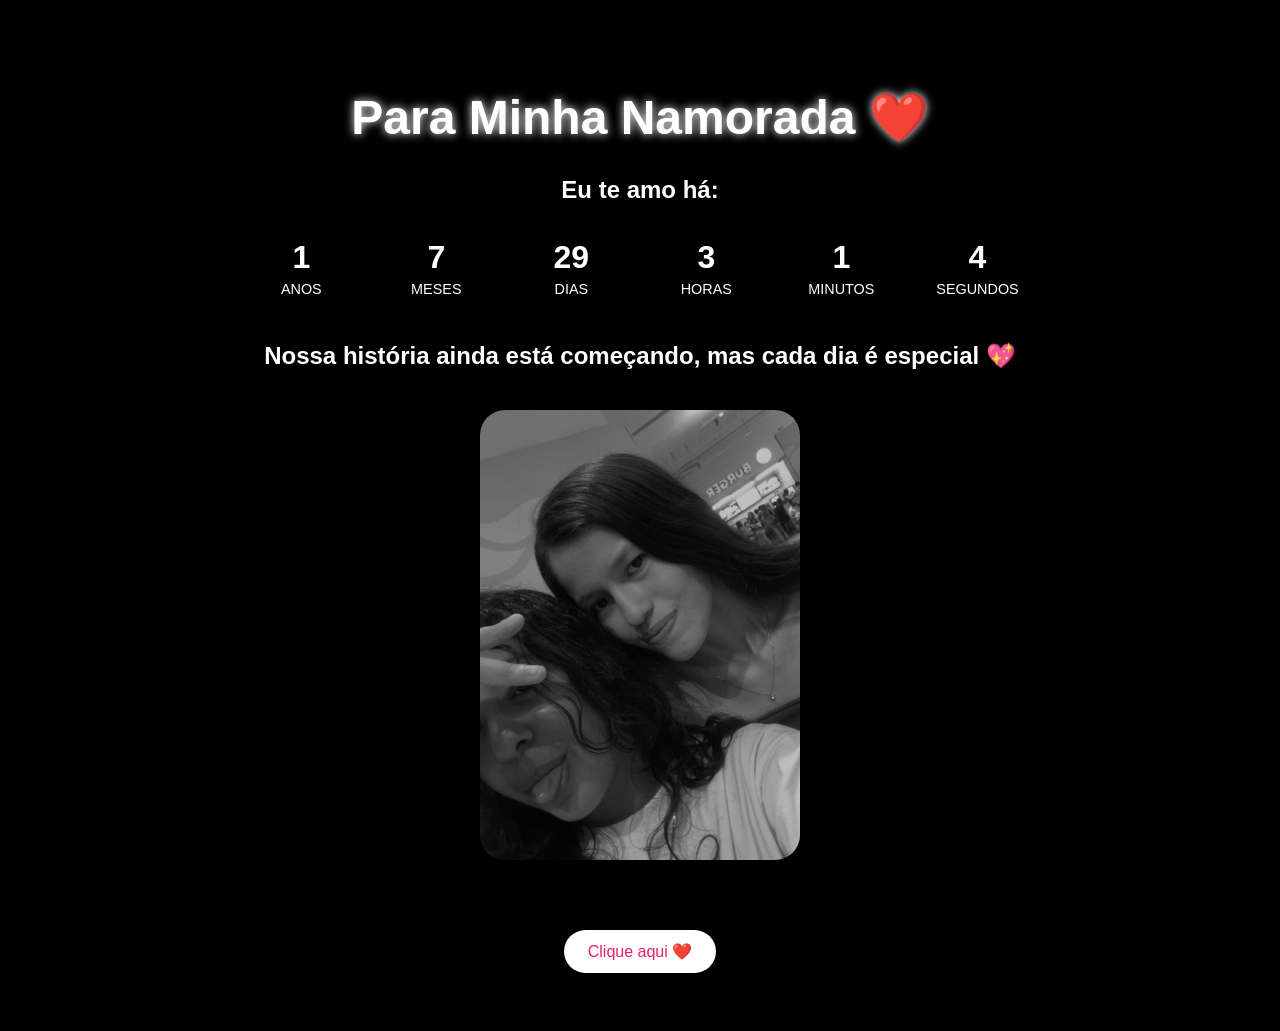
==== commit 9d60903a: "Corrigindo index com sistema de senha" ====
--- a/index.html
+++ b/index.html
@@ -1,77 +1,267 @@
 <!DOCTYPE html>
 <html lang="pt-BR">
 <head>
-<meta charset="UTF-8">
-<meta name="viewport" content="width=device-width, initial-scale=1">
-<title>Nosso Cantinho Secreto 💕</title>
+<meta charset="UTF-8" />
+<meta name="viewport" content="width=device-width, initial-scale=1" />
+<title>Para Minha Namorada ❤️</title>
 
 <style>
-body{
-  height:100vh;
-  display:flex;
-  align-items:center;
-  justify-content:center;
-  background:linear-gradient(135deg,#ff4d6d,#e91e63);
-  font-family:Arial, sans-serif;
-  color:white;
-}
-
-.login-box{
-  background:rgba(255,255,255,0.15);
-  padding:40px;
-  border-radius:20px;
-  text-align:center;
-  backdrop-filter:blur(10px);
-}
-
-input{
-  padding:12px;
-  border:none;
-  border-radius:20px;
-  margin-top:15px;
-  text-align:center;
-}
-
-button{
-  margin-top:20px;
-  padding:10px 25px;
-  border:none;
-  border-radius:20px;
-  background:white;
-  color:#e91e63;
-  cursor:pointer;
-  font-weight:bold;
-}
-
-.erro{
-  margin-top:10px;
-  display:none;
-  color:#ffe6e6;
+body {
+  font-family: "Segoe UI", Tahoma, Geneva, Verdana, sans-serif;
+  background: #000;
+  color: white;
+  text-align: center;
+  padding: 50px 20px;
+}
+
+h1 {
+  font-size: 3rem;
+  margin-bottom: 20px;
+  text-shadow: 0 0 10px #fff;
+}
+
+.tempo-amor { margin: 30px auto; }
+
+.unidades {
+  display: flex;
+  gap: 15px;
+  justify-content: center;
+  flex-wrap: wrap;
+}
+
+.unidade {
+  background: rgba(0,0,0,0.7);
+  padding: 15px 20px;
+  border-radius: 10px;
+  min-width: 80px;
+}
+
+.unidade span {
+  display: block;
+  font-size: 2rem;
+  font-weight: bold;
+}
+
+.unidade label {
+  font-size: 0.9rem;
+  text-transform: uppercase;
+  margin-top: 5px;
+  display: block;
+}
+
+p {
+  font-size: 1.3rem;
+  max-width: 600px;
+  margin: 20px auto;
+  line-height: 1.6;
+}
+
+button {
+  margin-top: 30px;
+  padding: 12px 24px;
+  font-size: 1rem;
+  background: #fff;
+  color: #e91e63;
+  border: none;
+  border-radius: 25px;
+  cursor: pointer;
+}
+
+button:hover { background: #ffe6ec; }
+
+#surpresa {
+  display: none;
+  margin-top: 30px;
+  font-size: 1.2rem;
+  animation: fadeIn 1s ease forwards;
+}
+
+@keyframes fadeIn {
+  from { opacity: 0; transform: translateY(10px); }
+  to { opacity: 1; transform: translateY(0); }
+}
+
+.slideshow-container {
+  width: 320px;
+  height: 450px;
+  margin: 40px auto;
+  overflow: hidden;
+  border-radius: 25px;
+}
+
+.slide {
+  display: none;
+  width: 100%;
+  height: 100%;
+}
+
+.slide img {
+  width: 100%;
+  height: 100%;
+  object-fit: cover;
+}
+
+.heart {
+  position: fixed;
+  top: -30px;
+  width: 20px;
+  height: 20px;
+  background: #e91e63;
+  transform: rotate(45deg);
+  animation: fall linear infinite;
+}
+
+.heart::before,
+.heart::after {
+  content: "";
+  position: absolute;
+  width: 20px;
+  height: 20px;
+  background: #e91e63;
+  border-radius: 50%;
+}
+
+.heart::before { top: -10px; left: 0; }
+.heart::after { left: -10px; top: 0; }
+
+@keyframes fall {
+  to { transform: translateY(100vh) rotate(45deg); }
 }
 </style>
 </head>
 
 <body>
 
-<div class="login-box">
-  <h2>Digite a data que mudou nossas vidas 💖</h2>
-  <input type="password" id="senha" placeholder="••••">
-  <br>
-  <button onclick="verificar()">Entrar</button>
-  <div class="erro" id="erro">Senha incorreta 💔</div>
+<h1>Para Minha Namorada ❤️</h1>
+
+<div class="tempo-amor">
+  <h2>Eu te amo há:</h2>
+  <div class="unidades">
+
+    <div class="unidade">
+      <span id="anos">0</span>
+      <label>Anos</label>
+    </div>
+
+    <div class="unidade">
+      <span id="meses">0</span>
+      <label>Meses</label>
+    </div>
+
+    <div class="unidade">
+      <span id="dias">0</span>
+      <label>Dias</label>
+    </div>
+
+    <div class="unidade">
+      <span id="horas">0</span>
+      <label>Horas</label>
+    </div>
+
+    <div class="unidade">
+      <span id="minutos">0</span>
+      <label>Minutos</label>
+    </div>
+
+    <div class="unidade">
+      <span id="segundos">0</span>
+      <label>Segundos</label>
+    </div>
+
+  </div>
 </div>
 
+<h2>Nossa história ainda está começando, mas cada dia é especial 💖</h2>
+
+<audio id="musica" loop>
+  <source src="assets/audio/Djavan-Um=Amor-Puro-(Áudio-Oficial).mp3" type="audio/mpeg">
+</audio>
+
+<div class="slideshow-container">
+  <div class="slide"><img src="assets/images/foto.jpg"></div>
+  <div class="slide"><img src="assets/images/foto2.jpg"></div>
+  <div class="slide"><img src="assets/images/foto3.jpg"></div>
+  <div class="slide"><img src="assets/images/foto_4.jpg.jpeg"></div>
+  <div class="slide"><img src="assets/images/foto_8.jpg.jpeg"></div>
+  <div class="slide"><img src="assets/images/foto_12.jpg.jpeg"></div>
+</div>
+
+<button onclick="mostrarSurpresa()">Clique aqui ❤️</button>
+
+<div id="surpresa">
+  Meu amor, Você tem ideia do quanto mudou minha vida desde que chegou? É como se tudo tivesse feito sentido de repente. Seu riso virou meu som favorito, seu abraço, meu lugar preferido. Seu jeitinho de falar comigo, de cuidar de mim, de me olhar... virou tudo o que eu preciso pra estar bem. Tem dias que eu paro e penso: “Caramba... será mesmo que tudo isso é real?" Porque meu amor, isso é tão novo pra mim, nunca ninguém me amou da forma que você me ama, que você cuida de mim. O que eu sinto por você amor, é um amor tão sincero, tão intenso e verdadeiro, nunca amor, vou fazer você ficar com dúvidas do que sinto por você. Não existe palavras suficientes para descrever o quanto eu amo você, por isso que tudo se resume na frase: EU TE AMO. Agora a minha vida tem uma nova história, um novo capítulo que é ao seu lado e meu amor, pode ter certeza que a nossa história tem começo, meio e nunca terá um fim. A cada dia que passa, eu vou te amando cada vez mais e é com você, ao seu lado que eu quero passar o resto da minha vida<br /> Eu te amo meu amor ❤️ Eu te amo mil milhões ❤️ 💖
+</div>
+
 <script>
-function verificar(){
-  const senha = document.getElementById("senha").value;
-  const erro = document.getElementById("erro");
-
-  if(senha === "0704"){
-    window.location.href = "amor2.html";
-  } else {
-    erro.style.display = "block";
+
+function atualizarContador() {
+  const inicio = new Date(2025, 3, 7, 0, 0, 0);
+  const agora = new Date();
+
+  if (agora < inicio) return;
+
+  let anos = agora.getFullYear() - inicio.getFullYear();
+  let meses = agora.getMonth() - inicio.getMonth();
+  let dias = agora.getDate() - inicio.getDate();
+
+  if (dias < 0) {
+    meses--;
+    const ultimoMes = new Date(agora.getFullYear(), agora.getMonth(), 0);
+    dias += ultimoMes.getDate();
   }
-}
+
+  if (meses < 0) {
+    anos--;
+    meses += 12;
+  }
+
+  const diffMs = agora - inicio;
+  const horas = Math.floor(diffMs / (1000 * 60 * 60)) % 24;
+  const minutos = Math.floor(diffMs / (1000 * 60)) % 60;
+  const segundos = Math.floor(diffMs / 1000) % 60;
+
+  document.getElementById("anos").innerText = anos;
+  document.getElementById("meses").innerText = meses;
+  document.getElementById("dias").innerText = dias;
+  document.getElementById("horas").innerText = horas;
+  document.getElementById("minutos").innerText = minutos;
+  document.getElementById("segundos").innerText = segundos;
+}
+
+function mostrarSurpresa() {
+  document.getElementById("surpresa").style.display = "block";
+  const audio = document.getElementById("musica");
+  audio.play();
+}
+
+function createHeart() {
+  const heart = document.createElement("div");
+  heart.className = "heart";
+  heart.style.left = Math.random() * 100 + "vw";
+  heart.style.animationDuration = Math.random() * 3 + 2 + "s";
+  document.body.appendChild(heart);
+  setTimeout(() => heart.remove(), 5000);
+}
+
+setInterval(createHeart, 300);
+setInterval(atualizarContador, 1000);
+atualizarContador();
+
+let slideIndex = 0;
+
+function showSlides() {
+  const slides = document.getElementsByClassName("slide");
+  for (let i = 0; i < slides.length; i++) {
+    slides[i].style.display = "none";
+  }
+  slideIndex++;
+  if (slideIndex > slides.length) slideIndex = 1;
+  slides[slideIndex - 1].style.display = "block";
+  setTimeout(showSlides, 3000);
+}
+
+showSlides();
+
 </script>
 
 </body>
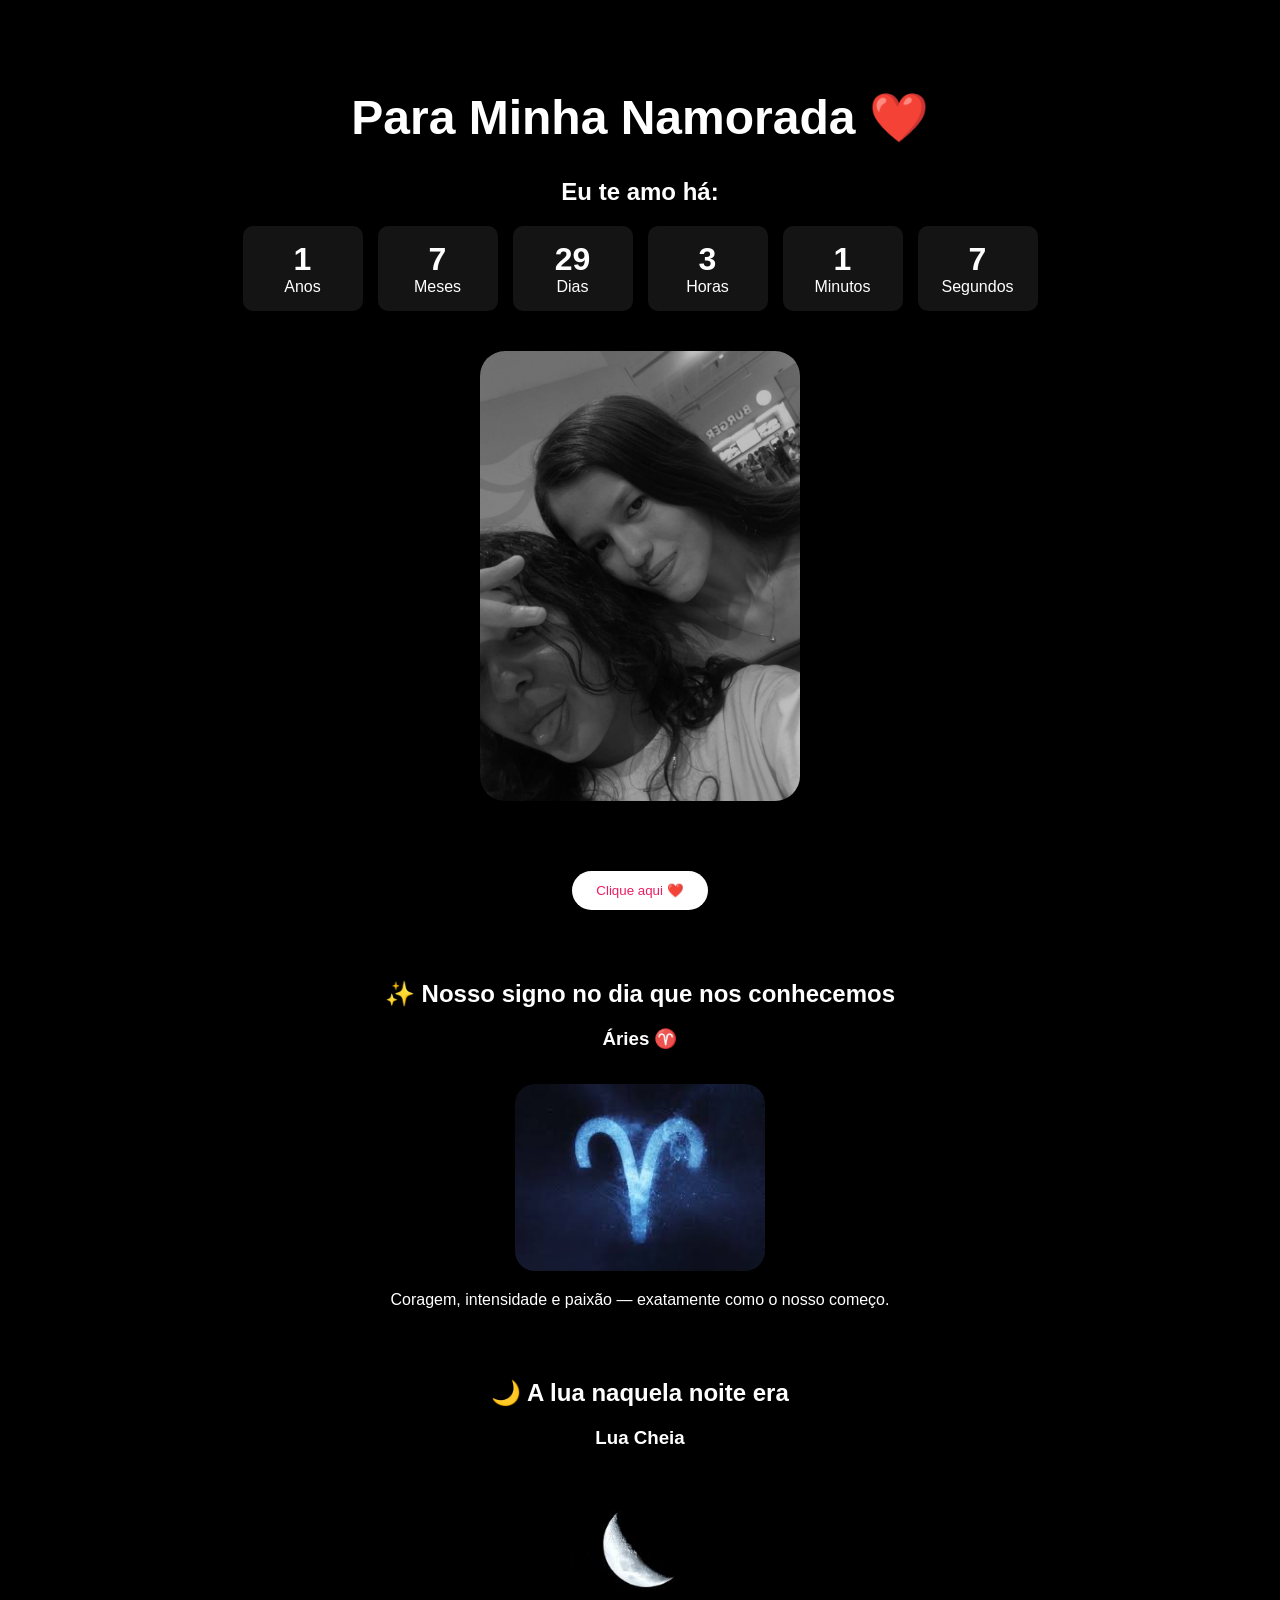
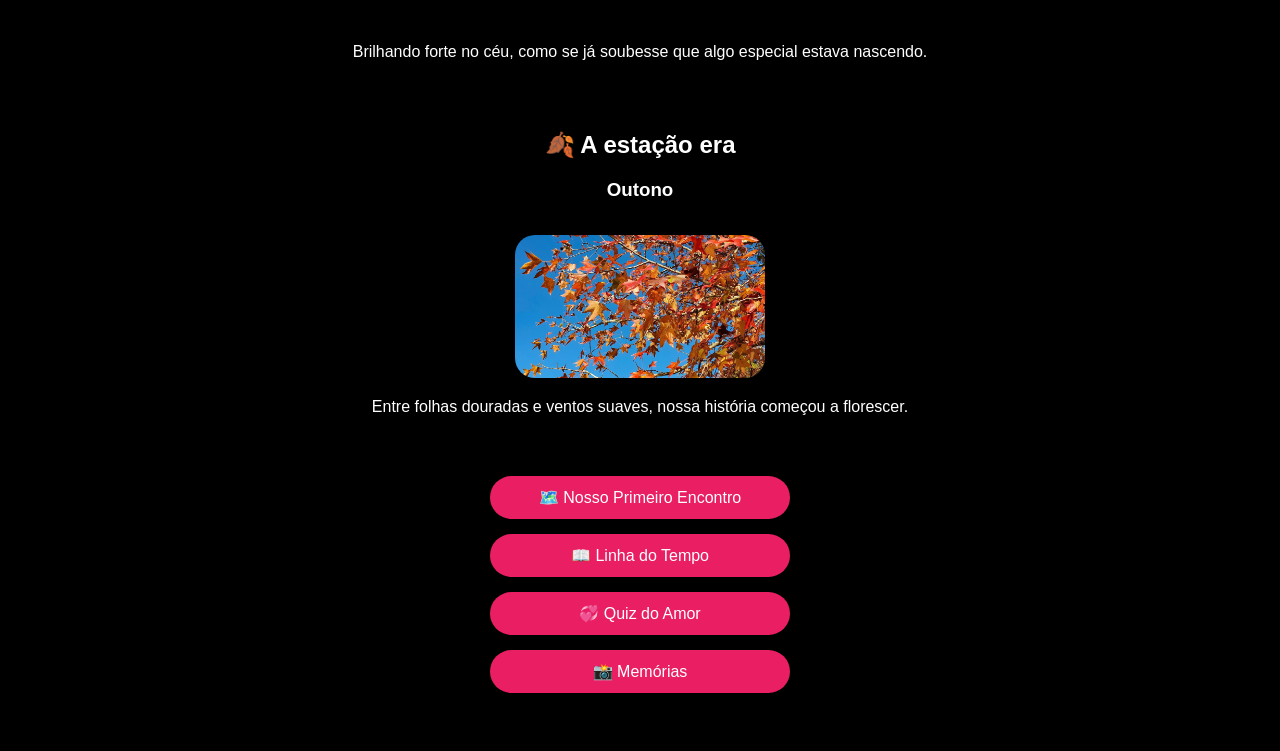
==== commit 1f822b43: "Corrigindo" ====
--- a/index.html
+++ b/index.html
@@ -1,131 +1,91 @@
 <!DOCTYPE html>
 <html lang="pt-BR">
 <head>
-<meta charset="UTF-8" />
-<meta name="viewport" content="width=device-width, initial-scale=1" />
+<meta charset="UTF-8">
+<meta name="viewport" content="width=device-width, initial-scale=1">
 <title>Para Minha Namorada ❤️</title>
 
 <style>
 body {
   font-family: "Segoe UI", Tahoma, Geneva, Verdana, sans-serif;
-  background: #000;
-  color: white;
-  text-align: center;
-  padding: 50px 20px;
-}
-
-h1 {
-  font-size: 3rem;
-  margin-bottom: 20px;
-  text-shadow: 0 0 10px #fff;
-}
-
-.tempo-amor { margin: 30px auto; }
+  background:#000;
+  color:white;
+  text-align:center;
+  padding:50px 20px;
+}
+
+h1 { font-size:3rem; }
 
 .unidades {
-  display: flex;
-  gap: 15px;
-  justify-content: center;
-  flex-wrap: wrap;
+  display:flex;
+  gap:15px;
+  justify-content:center;
+  flex-wrap:wrap;
 }
 
 .unidade {
-  background: rgba(0,0,0,0.7);
-  padding: 15px 20px;
-  border-radius: 10px;
-  min-width: 80px;
+  background:rgba(255,255,255,0.08);
+  padding:15px 20px;
+  border-radius:10px;
+  min-width:80px;
 }
 
 .unidade span {
-  display: block;
-  font-size: 2rem;
-  font-weight: bold;
-}
-
-.unidade label {
-  font-size: 0.9rem;
-  text-transform: uppercase;
-  margin-top: 5px;
-  display: block;
-}
-
-p {
-  font-size: 1.3rem;
-  max-width: 600px;
-  margin: 20px auto;
-  line-height: 1.6;
-}
+  font-size:2rem;
+  font-weight:bold;
+  display:block;
+}
+
+.slideshow-container {
+  width:320px;
+  height:450px;
+  margin:40px auto;
+  overflow:hidden;
+  border-radius:25px;
+}
+
+.slide { display:none; width:100%; height:100%; }
+.slide img { width:100%; height:100%; object-fit:cover; }
 
 button {
-  margin-top: 30px;
-  padding: 12px 24px;
-  font-size: 1rem;
-  background: #fff;
-  color: #e91e63;
-  border: none;
-  border-radius: 25px;
-  cursor: pointer;
-}
-
-button:hover { background: #ffe6ec; }
-
-#surpresa {
-  display: none;
-  margin-top: 30px;
-  font-size: 1.2rem;
-  animation: fadeIn 1s ease forwards;
-}
-
-@keyframes fadeIn {
-  from { opacity: 0; transform: translateY(10px); }
-  to { opacity: 1; transform: translateY(0); }
-}
-
-.slideshow-container {
-  width: 320px;
-  height: 450px;
-  margin: 40px auto;
-  overflow: hidden;
-  border-radius: 25px;
-}
-
-.slide {
-  display: none;
-  width: 100%;
-  height: 100%;
-}
-
-.slide img {
-  width: 100%;
-  height: 100%;
-  object-fit: cover;
-}
-
-.heart {
-  position: fixed;
-  top: -30px;
-  width: 20px;
-  height: 20px;
-  background: #e91e63;
-  transform: rotate(45deg);
-  animation: fall linear infinite;
-}
-
-.heart::before,
-.heart::after {
-  content: "";
-  position: absolute;
-  width: 20px;
-  height: 20px;
-  background: #e91e63;
-  border-radius: 50%;
-}
-
-.heart::before { top: -10px; left: 0; }
-.heart::after { left: -10px; top: 0; }
-
-@keyframes fall {
-  to { transform: translateY(100vh) rotate(45deg); }
+  margin-top:30px;
+  padding:12px 24px;
+  background:white;
+  color:#e91e63;
+  border:none;
+  border-radius:25px;
+  cursor:pointer;
+}
+
+#surpresa { display:none; margin-top:30px; }
+
+.menu {
+  margin-top:60px;
+  display:flex;
+  flex-direction:column;
+  gap:15px;
+  max-width:300px;
+  margin-left:auto;
+  margin-right:auto;
+}
+
+.menu a {
+  padding:12px;
+  background:#e91e63;
+  color:white;
+  border-radius:25px;
+  text-decoration:none;
+}
+
+/* Seção especial */
+.section {
+  margin-top:70px;
+}
+
+.section img {
+  width:250px;
+  margin-top:15px;
+  border-radius:20px;
 }
 </style>
 </head>
@@ -134,44 +94,16 @@
 
 <h1>Para Minha Namorada ❤️</h1>
 
-<div class="tempo-amor">
-  <h2>Eu te amo há:</h2>
-  <div class="unidades">
-
-    <div class="unidade">
-      <span id="anos">0</span>
-      <label>Anos</label>
-    </div>
-
-    <div class="unidade">
-      <span id="meses">0</span>
-      <label>Meses</label>
-    </div>
-
-    <div class="unidade">
-      <span id="dias">0</span>
-      <label>Dias</label>
-    </div>
-
-    <div class="unidade">
-      <span id="horas">0</span>
-      <label>Horas</label>
-    </div>
-
-    <div class="unidade">
-      <span id="minutos">0</span>
-      <label>Minutos</label>
-    </div>
-
-    <div class="unidade">
-      <span id="segundos">0</span>
-      <label>Segundos</label>
-    </div>
-
-  </div>
-</div>
-
-<h2>Nossa história ainda está começando, mas cada dia é especial 💖</h2>
+<h2>Eu te amo há:</h2>
+
+<div class="unidades">
+  <div class="unidade"><span id="anos">0</span><label>Anos</label></div>
+  <div class="unidade"><span id="meses">0</span><label>Meses</label></div>
+  <div class="unidade"><span id="dias">0</span><label>Dias</label></div>
+  <div class="unidade"><span id="horas">0</span><label>Horas</label></div>
+  <div class="unidade"><span id="minutos">0</span><label>Minutos</label></div>
+  <div class="unidade"><span id="segundos">0</span><label>Segundos</label></div>
+</div>
 
 <audio id="musica" loop>
   <source src="assets/audio/Djavan-Um=Amor-Puro-(Áudio-Oficial).mp3" type="audio/mpeg">
@@ -181,9 +113,6 @@
   <div class="slide"><img src="assets/images/foto.jpg"></div>
   <div class="slide"><img src="assets/images/foto2.jpg"></div>
   <div class="slide"><img src="assets/images/foto3.jpg"></div>
-  <div class="slide"><img src="assets/images/foto_4.jpg.jpeg"></div>
-  <div class="slide"><img src="assets/images/foto_8.jpg.jpeg"></div>
-  <div class="slide"><img src="assets/images/foto_12.jpg.jpeg"></div>
 </div>
 
 <button onclick="mostrarSurpresa()">Clique aqui ❤️</button>
@@ -192,13 +121,41 @@
   Meu amor, Você tem ideia do quanto mudou minha vida desde que chegou? É como se tudo tivesse feito sentido de repente. Seu riso virou meu som favorito, seu abraço, meu lugar preferido. Seu jeitinho de falar comigo, de cuidar de mim, de me olhar... virou tudo o que eu preciso pra estar bem. Tem dias que eu paro e penso: “Caramba... será mesmo que tudo isso é real?" Porque meu amor, isso é tão novo pra mim, nunca ninguém me amou da forma que você me ama, que você cuida de mim. O que eu sinto por você amor, é um amor tão sincero, tão intenso e verdadeiro, nunca amor, vou fazer você ficar com dúvidas do que sinto por você. Não existe palavras suficientes para descrever o quanto eu amo você, por isso que tudo se resume na frase: EU TE AMO. Agora a minha vida tem uma nova história, um novo capítulo que é ao seu lado e meu amor, pode ter certeza que a nossa história tem começo, meio e nunca terá um fim. A cada dia que passa, eu vou te amando cada vez mais e é com você, ao seu lado que eu quero passar o resto da minha vida<br /> Eu te amo meu amor ❤️ Eu te amo mil milhões ❤️ 💖
 </div>
 
+<!-- SIGNO -->
+<div class="section">
+  <h2>✨ Nosso signo no dia que nos conhecemos</h2>
+  <h3>Áries ♈</h3>
+  <img src="aries.jpg" alt="Signo Áries">
+  <p>Coragem, intensidade e paixão — exatamente como o nosso começo.</p>
+</div>
+
+<!-- LUA -->
+<div class="section">
+  <h2>🌙 A lua naquela noite era</h2>
+  <h3>Lua Cheia</h3>
+  <img src="lua.jpg" alt="Lua Cheia">
+  <p>Brilhando forte no céu, como se já soubesse que algo especial estava nascendo.</p>
+</div>
+
+<!-- ESTAÇÃO -->
+<div class="section">
+  <h2>🍂 A estação era</h2>
+  <h3>Outono</h3>
+  <img src="outono2003-scaled.jpg" alt="Outono">
+  <p>Entre folhas douradas e ventos suaves, nossa história começou a florescer.</p>
+</div>
+
+<div class="menu">
+  <a href="pages/mapa.html">🗺️ Nosso Primeiro Encontro</a>
+  <a href="pages/timeline.html">📖 Linha do Tempo</a>
+  <a href="pages/quiz.html">💞 Quiz do Amor</a>
+  <a href="pages/memoria.html">📸 Memórias</a>
+</div>
+
 <script>
-
 function atualizarContador() {
-  const inicio = new Date(2025, 3, 7, 0, 0, 0);
+  const inicio = new Date(2025,3,7);
   const agora = new Date();
-
-  if (agora < inicio) return;
 
   let anos = agora.getFullYear() - inicio.getFullYear();
   let meses = agora.getMonth() - inicio.getMonth();
@@ -215,10 +172,10 @@
     meses += 12;
   }
 
-  const diffMs = agora - inicio;
-  const horas = Math.floor(diffMs / (1000 * 60 * 60)) % 24;
-  const minutos = Math.floor(diffMs / (1000 * 60)) % 60;
-  const segundos = Math.floor(diffMs / 1000) % 60;
+  const diff = agora - inicio;
+  const horas = Math.floor(diff / (1000*60*60)) % 24;
+  const minutos = Math.floor(diff / (1000*60)) % 60;
+  const segundos = Math.floor(diff / 1000) % 60;
 
   document.getElementById("anos").innerText = anos;
   document.getElementById("meses").innerText = meses;
@@ -229,39 +186,23 @@
 }
 
 function mostrarSurpresa() {
-  document.getElementById("surpresa").style.display = "block";
-  const audio = document.getElementById("musica");
-  audio.play();
-}
-
-function createHeart() {
-  const heart = document.createElement("div");
-  heart.className = "heart";
-  heart.style.left = Math.random() * 100 + "vw";
-  heart.style.animationDuration = Math.random() * 3 + 2 + "s";
-  document.body.appendChild(heart);
-  setTimeout(() => heart.remove(), 5000);
-}
-
-setInterval(createHeart, 300);
-setInterval(atualizarContador, 1000);
+  document.getElementById("surpresa").style.display="block";
+  document.getElementById("musica").play();
+}
+
+setInterval(atualizarContador,1000);
 atualizarContador();
 
-let slideIndex = 0;
-
-function showSlides() {
-  const slides = document.getElementsByClassName("slide");
-  for (let i = 0; i < slides.length; i++) {
-    slides[i].style.display = "none";
-  }
+let slideIndex=0;
+function showSlides(){
+  const slides=document.getElementsByClassName("slide");
+  for(let i=0;i<slides.length;i++){slides[i].style.display="none";}
   slideIndex++;
-  if (slideIndex > slides.length) slideIndex = 1;
-  slides[slideIndex - 1].style.display = "block";
-  setTimeout(showSlides, 3000);
-}
-
+  if(slideIndex>slides.length) slideIndex=1;
+  slides[slideIndex-1].style.display="block";
+  setTimeout(showSlides,3000);
+}
 showSlides();
-
 </script>
 
 </body>
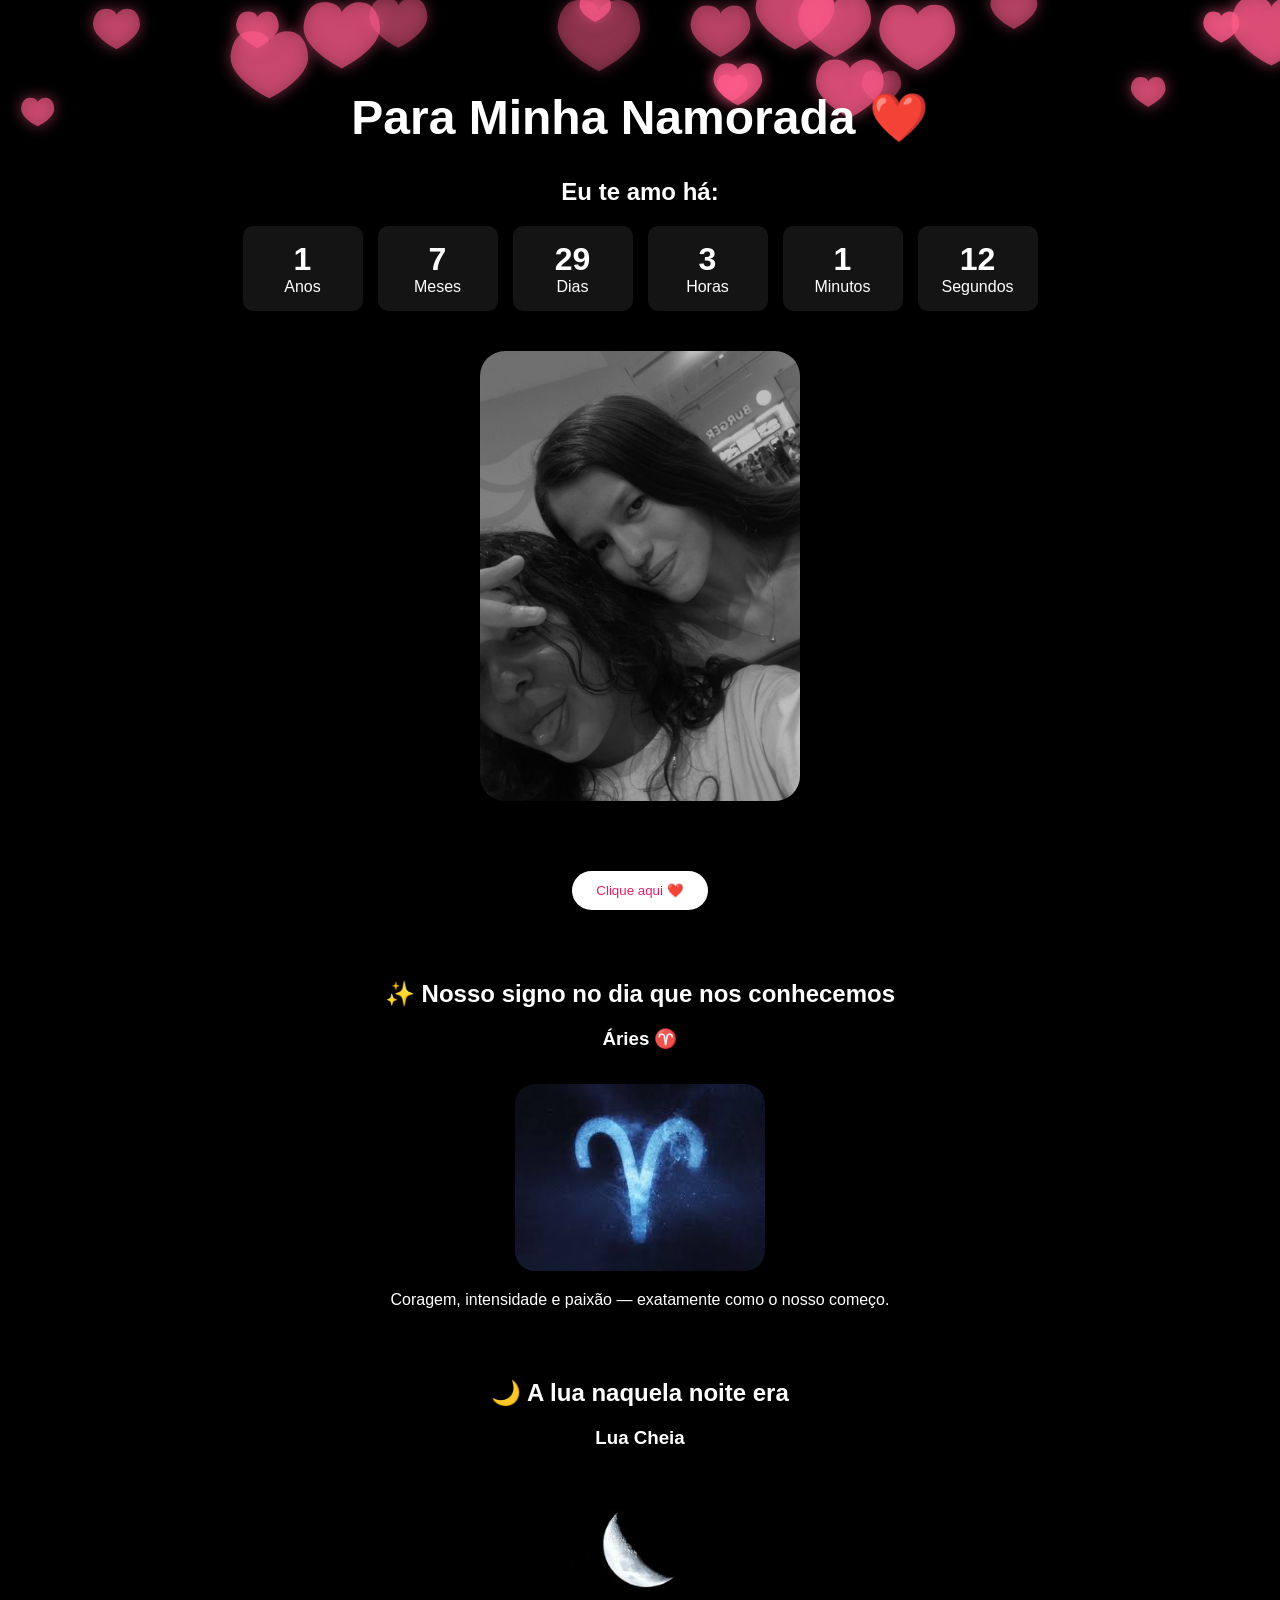
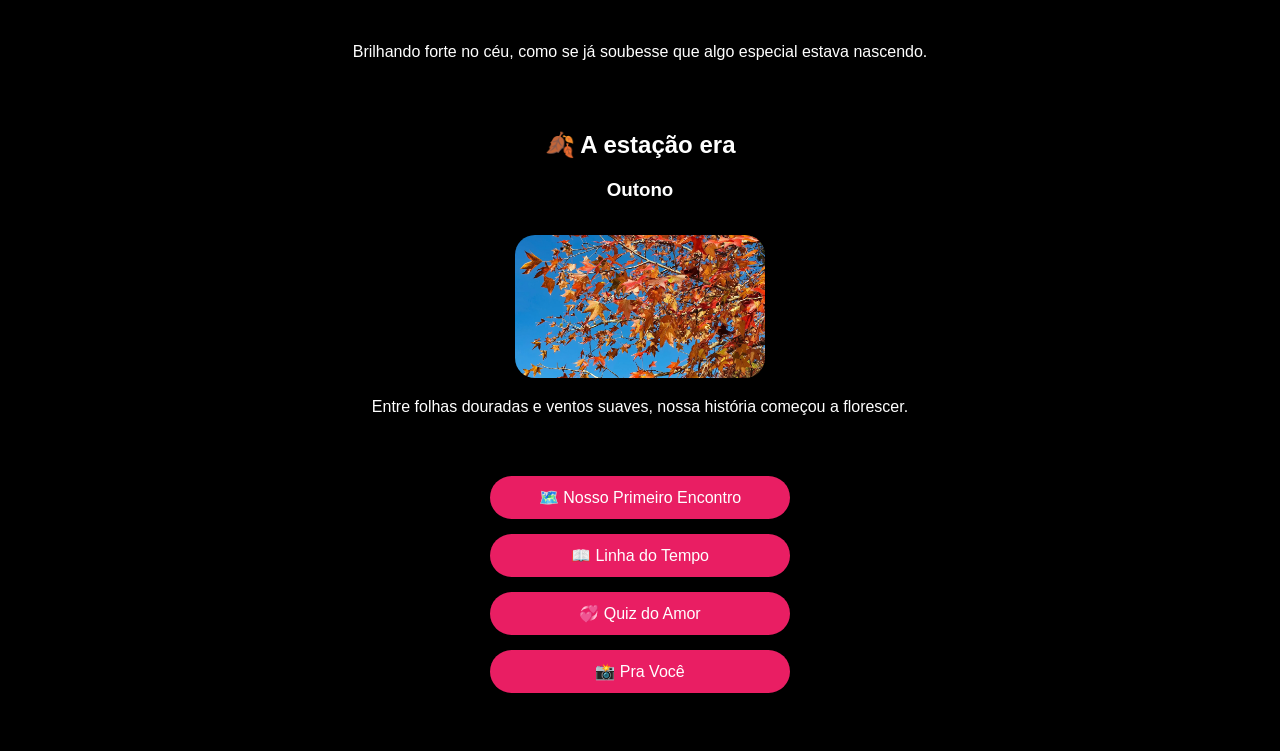
==== commit 21a37dd6: "Atualização do site romântico" ====
--- a/index.html
+++ b/index.html
@@ -4,6 +4,7 @@
 <meta charset="UTF-8">
 <meta name="viewport" content="width=device-width, initial-scale=1">
 <title>Para Minha Namorada ❤️</title>
+
 
 <style>
 body {
@@ -87,11 +88,36 @@
   margin-top:15px;
   border-radius:20px;
 }
+
+/* =========================
+   CHUVA DE CORAÇÕES
+========================= */
+
+#heartsCanvas{
+  position:fixed;
+  inset:0;
+  width:100%;
+  height:100%;
+  pointer-events:none;
+  z-index:0;
+}
+
+/* IMPORTANTE */
+body{
+  position:relative;
+  overflow-x:hidden;
+}
+
+/* TODO CONTEÚDO ACIMA DOS CORAÇÕES */
+body > *:not(#heartsCanvas){
+  position:relative;
+  z-index:1;
+}
 </style>
 </head>
 
 <body>
-
+<canvas id="heartsCanvas"></canvas>
 <h1>Para Minha Namorada ❤️</h1>
 
 <h2>Eu te amo há:</h2>
@@ -118,7 +144,33 @@
 <button onclick="mostrarSurpresa()">Clique aqui ❤️</button>
 
 <div id="surpresa">
-  Meu amor, Você tem ideia do quanto mudou minha vida desde que chegou? É como se tudo tivesse feito sentido de repente. Seu riso virou meu som favorito, seu abraço, meu lugar preferido. Seu jeitinho de falar comigo, de cuidar de mim, de me olhar... virou tudo o que eu preciso pra estar bem. Tem dias que eu paro e penso: “Caramba... será mesmo que tudo isso é real?" Porque meu amor, isso é tão novo pra mim, nunca ninguém me amou da forma que você me ama, que você cuida de mim. O que eu sinto por você amor, é um amor tão sincero, tão intenso e verdadeiro, nunca amor, vou fazer você ficar com dúvidas do que sinto por você. Não existe palavras suficientes para descrever o quanto eu amo você, por isso que tudo se resume na frase: EU TE AMO. Agora a minha vida tem uma nova história, um novo capítulo que é ao seu lado e meu amor, pode ter certeza que a nossa história tem começo, meio e nunca terá um fim. A cada dia que passa, eu vou te amando cada vez mais e é com você, ao seu lado que eu quero passar o resto da minha vida<br /> Eu te amo meu amor ❤️ Eu te amo mil milhões ❤️ 💖
+  <h2>Meu amor… ❤️</h2>
+
+  <h2>Você tem noção do quanto a minha vida mudou depois que você chegou?
+      Porque sinceramente… parece que antes de você tudo era meio sem cor, meio vazio. E aí você apareceu, com esse seu jeitinho, com esse sorriso lindo, com esse cuidado que ninguém nunca teve comigo… e tudo começou a fazer sentido.</h2>
+
+  <h2>Seu abraço virou meu lugar favorito no mundo.
+  Sua voz virou calma pros meus dias difíceis.
+  Seu carinho virou a coisa que eu mais preciso pra ficar bem.</h2>
+
+  <h2>Às vezes eu paro e penso: “Como alguém consegue me amar desse jeito?”
+  Porque isso tudo ainda parece surreal pra mim. Nunca ninguém me cuidou, me acolheu e me amou da forma que você ama. E eu queria que você soubesse que cada detalhe seu mora no meu coração.</h2>
+
+  <h2>O que eu sinto por você é sincero, intenso e verdadeiro.
+  E eu prometo, meu amor, que nunca vou deixar você duvidar do quanto eu amo você. Nunca.</h2>
+
+  <h2>Talvez eu nunca encontre palavras suficientes pra explicar tudo o que você significa pra mim… mas no final tudo sempre se resume na frase mais verdadeira da minha vida:
+
+  EU TE AMO. ❤️</h2>
+
+  <h2>Hoje minha vida tem um novo sentido, um novo capítulo, uma nova razão pra sorrir… e tudo isso é você.
+  É ao seu lado que eu quero viver meus melhores momentos, realizar sonhos, construir memórias e passar o resto da minha vida.</h2>
+
+  <h2>E se depender de mim, nossa história nunca vai ter fim.
+  Porque a cada dia que passa eu me apaixono ainda mais por você.</h2>
+
+  <h2>Eu te amo infinitamente, meu amor. ❤️</h2>
+  <h2>Eu te amo mil milhões e mais um infinito inteiro só nosso. 💖✨💖</h2>
 </div>
 
 <!-- SIGNO -->
@@ -149,7 +201,7 @@
   <a href="pages/mapa.html">🗺️ Nosso Primeiro Encontro</a>
   <a href="pages/timeline.html">📖 Linha do Tempo</a>
   <a href="pages/quiz.html">💞 Quiz do Amor</a>
-  <a href="pages/memoria.html">📸 Memórias</a>
+  <a href="pages/pra voce.html">📸 Pra Você</a>
 </div>
 
 <script>
@@ -203,6 +255,179 @@
   setTimeout(showSlides,3000);
 }
 showSlides();
+
+/* CHUVA DE CORAÇÕES */
+
+/* =========================
+   CHUVA DE CORAÇÕES
+========================= */
+
+const canvas =
+  document.getElementById("heartsCanvas");
+
+const ctx =
+  canvas.getContext("2d");
+
+let hearts = [];
+
+function resizeCanvas(){
+
+  canvas.width =
+    window.innerWidth;
+
+  canvas.height =
+    window.innerHeight;
+
+}
+
+window.addEventListener(
+  "resize",
+  resizeCanvas
+);
+
+resizeCanvas();
+
+function createHeart(){
+
+  hearts.push({
+
+    x:
+      Math.random() * canvas.width,
+
+    y:-20,
+
+    size:
+      Math.random()  * 10 + 5,
+
+    speed:
+      Math.random() * 2 + 1,
+
+    swing:
+      Math.random() * 2,
+
+    opacity:
+      Math.random() * 0.5 + 0.3
+
+  });
+
+}
+
+function drawHeart(
+  x,
+  y,
+  size,
+  opacity
+){
+
+  ctx.save();
+
+  ctx.translate(x,y);
+
+  ctx.scale(
+    size / 20,
+    size / 20
+  );
+
+  ctx.beginPath();
+
+  ctx.moveTo(0,0);
+
+  ctx.bezierCurveTo(
+    0,-3,
+    -5,-15,
+    -25,-15
+  );
+
+  ctx.bezierCurveTo(
+    -55,-15,
+    -55,22,
+    -55,22
+  );
+
+  ctx.bezierCurveTo(
+    -55,40,
+    -35,62,
+    0,80
+  );
+
+  ctx.bezierCurveTo(
+    35,62,
+    55,40,
+    55,22
+  );
+
+  ctx.bezierCurveTo(
+    55,22,
+    55,-15,
+    25,-15
+  );
+
+  ctx.bezierCurveTo(
+    10,-15,
+    0,-3,
+    0,0
+  );
+
+  ctx.closePath();
+
+  ctx.fillStyle =
+    `rgba(255,92,138,${opacity})`;
+
+  ctx.shadowColor =
+    "rgba(255,92,138,.8)";
+
+  ctx.shadowBlur = 15;
+
+  ctx.fill();
+
+  ctx.restore();
+
+}
+
+function animateHearts(){
+
+  ctx.clearRect(
+    0,
+    0,
+    canvas.width,
+    canvas.height
+  );
+
+  if(Math.random() < 0.35){
+    createHeart();
+  }
+
+  hearts.forEach((heart,index) => {
+
+    heart.y += heart.speed;
+
+    heart.x +=
+      Math.sin(heart.y * 0.01)
+      * heart.swing;
+
+    drawHeart(
+      heart.x,
+      heart.y,
+      heart.size,
+      heart.opacity
+    );
+
+    if(
+      heart.y >
+      canvas.height + 100
+    ){
+      hearts.splice(index,1);
+    }
+
+  });
+
+  requestAnimationFrame(
+    animateHearts
+  );
+
+}
+
+animateHearts();
 </script>
 
 </body>
